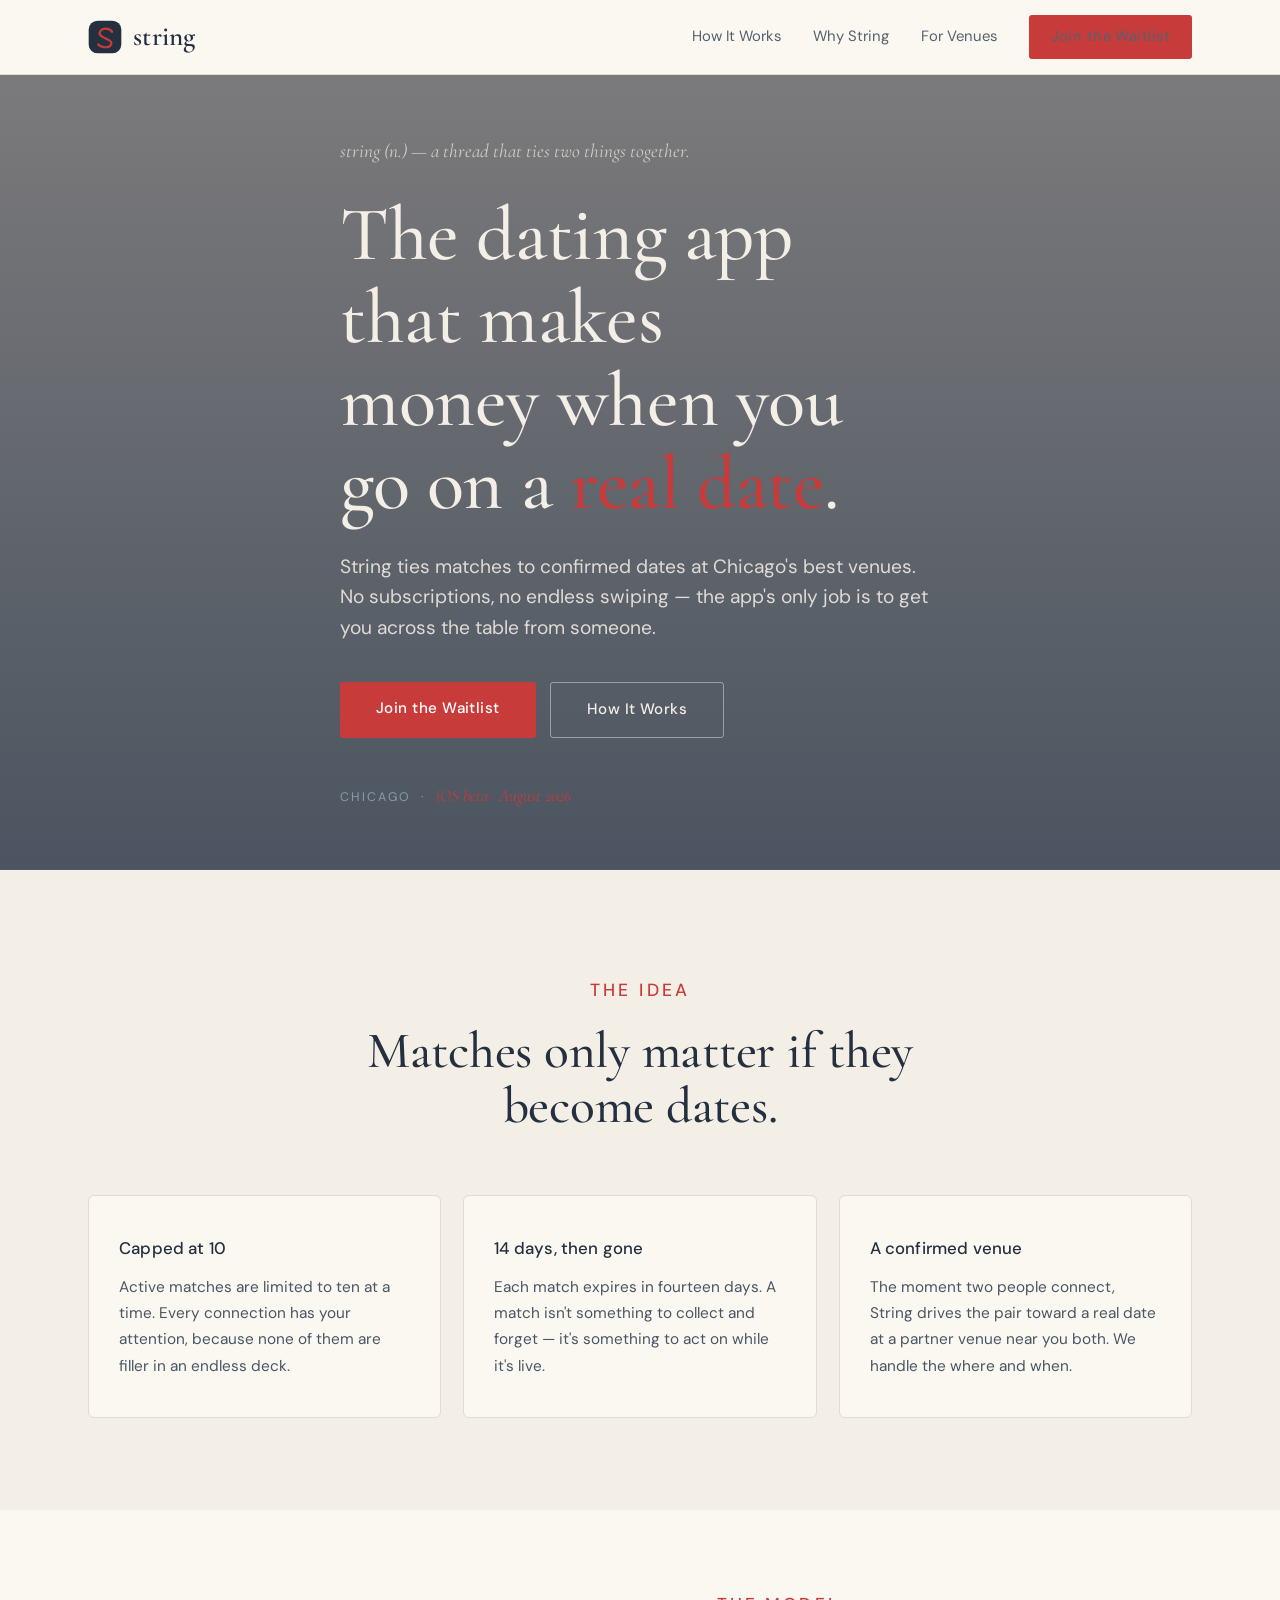
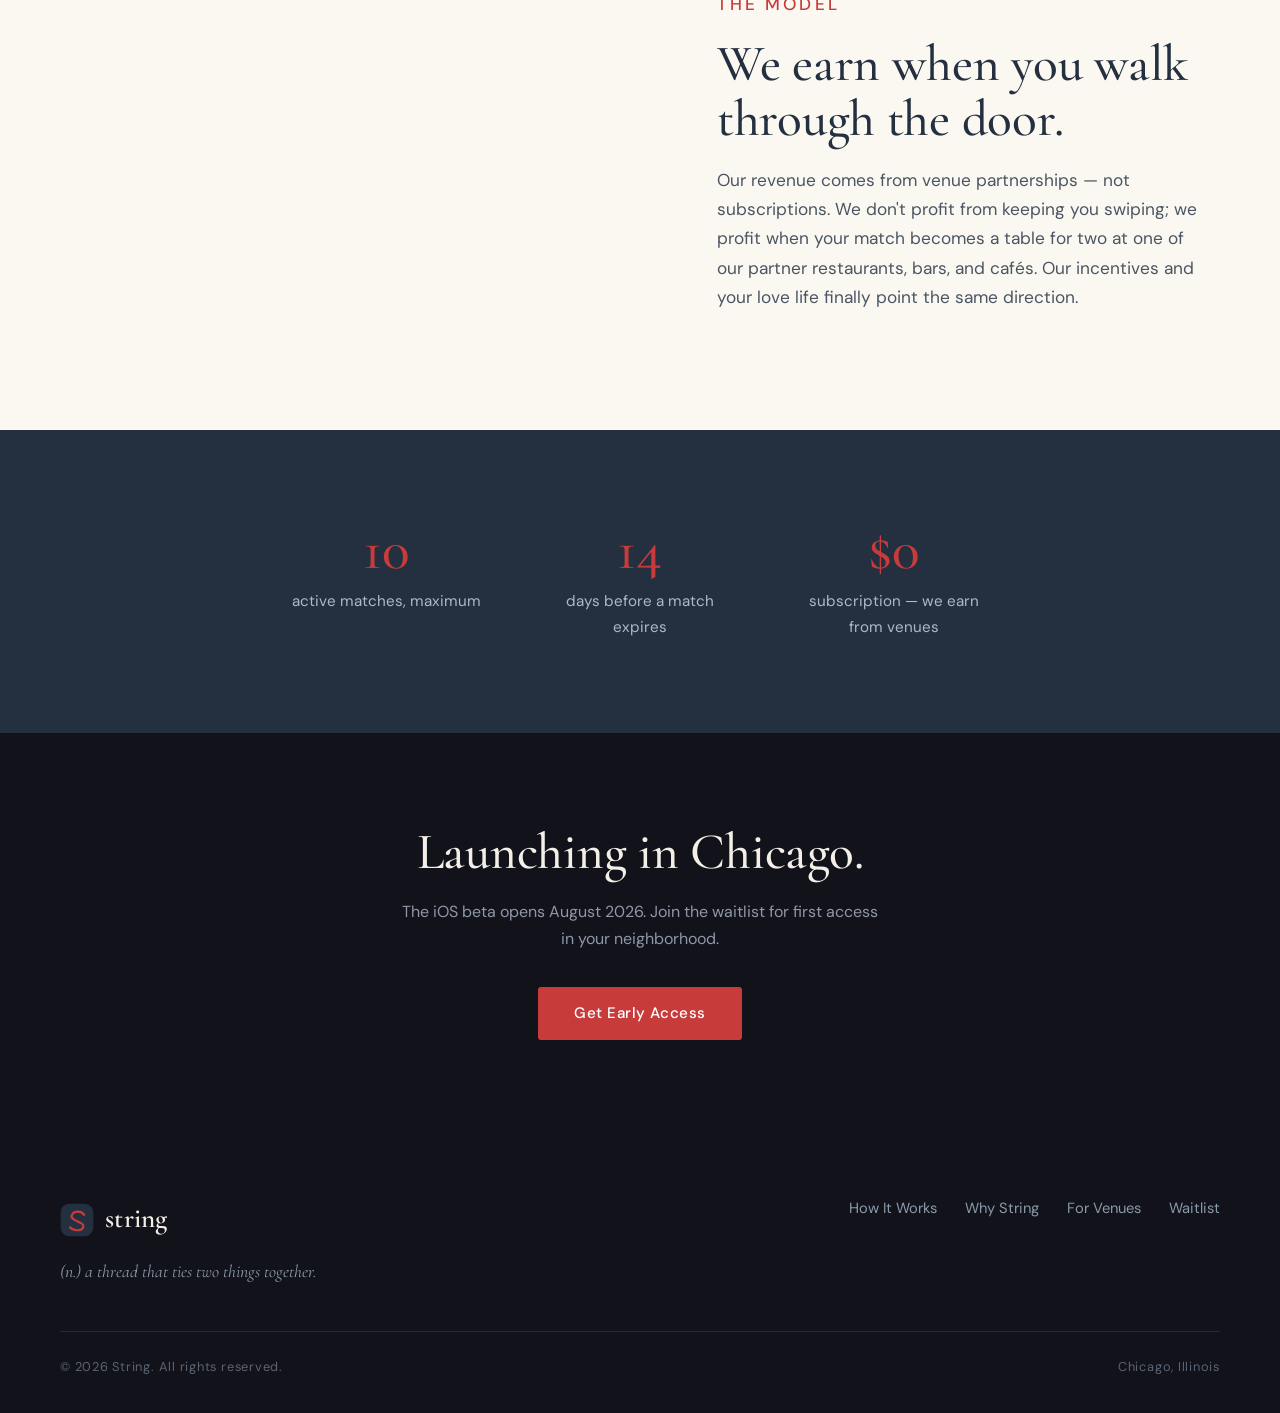
==== index.html @ 36325f70 "initial: site as deployed" ====
<!DOCTYPE html>
<html lang="en">
<head>
<meta charset="UTF-8">
<meta name="viewport" content="width=device-width, initial-scale=1.0">
<title>String — a thread that ties two things together</title>
<meta name="description" content="String is the dating app that makes money when you go on a real date. Matches become confirmed dates at Chicago's best venues. iOS beta, August 2026.">
<link rel="icon" type="image/svg+xml" href="string-mark.svg">
<link rel="preconnect" href="https://fonts.googleapis.com">
<link rel="preconnect" href="https://fonts.gstatic.com" crossorigin>
<link href="https://fonts.googleapis.com/css2?family=Cormorant+Garamond:ital,wght@0,400;0,500;0,600;1,400;1,500&family=DM+Sans:wght@400;500;600&display=swap" rel="stylesheet">
<link rel="stylesheet" href="styles.css">
</head>
<body>

<nav>
  <div class="nav-inner">
    <a class='logo' href='index.html'><img src="string-mark.svg" alt=""> string</a>
    <div class="nav-links">
      <a href='how-it-works.html'>How It Works</a>
      <a href='why-string.html'>Why String</a>
      <a href='partners.html'>For Venues</a>
      <a class='btn btn-primary btn-small' href='waitlist.html'>Join the Waitlist</a>
    </div>
  </div>
</nav>

<header class="hero-photo" style="--photo: url('https://images.unsplash.com/photo-1616624446421-b6a136da737d?q=80&w=2400&auto=format&fit=crop')">
  <div class="container">
    <p class="definition">string (n.) — a thread that ties two things together.</p>
    <h1>The dating app that makes money when you go on a <span class="accent">real date</span>.</h1>
    <p class="lead">String ties matches to confirmed dates at Chicago's best venues. No subscriptions, no endless swiping — the app's only job is to get you across the table from someone.</p>
    <div class="hero-cta">
      <a class='btn btn-primary' href='waitlist.html'>Join the Waitlist</a>
      <a class='btn btn-outline-light' href='how-it-works.html'>How It Works</a>
    </div>
    <p class="meta-line">Chicago &nbsp;·&nbsp; <span class="red">iOS beta · August 2026</span></p>
  </div>
</header>

<section class="band">
  <div class="container">
    <div class="section-head">
      <p class="eyebrow">The idea</p>
      <h2>Matches only matter if they become dates.</h2>
    </div>
    <div class="cards">
      <div class="card">
        <h3>Capped at 10</h3>
        <p>Active matches are limited to ten at a time. Every connection has your attention, because none of them are filler in an endless deck.</p>
      </div>
      <div class="card">
        <h3>14 days, then gone</h3>
        <p>Each match expires in fourteen days. A match isn't something to collect and forget — it's something to act on while it's live.</p>
      </div>
      <div class="card">
        <h3>A confirmed venue</h3>
        <p>The moment two people connect, String drives the pair toward a real date at a partner venue near you both. We handle the where and when.</p>
      </div>
    </div>
  </div>
</section>

<section class="split tall" style="padding:0;">
  <div class="split-photo" style="background-image:url('https://images.unsplash.com/photo-1771532447024-ee348a315f41?q=80&w=2000&auto=format&fit=crop')"></div>
  <div class="split-text">
    <p class="eyebrow">The model</p>
    <h2>We earn when you walk through the door.</h2>
    <p>Our revenue comes from venue partnerships — not subscriptions. We don't profit from keeping you swiping; we profit when your match becomes a table for two at one of our partner restaurants, bars, and cafés. Our incentives and your love life finally point the same direction.</p>
  </div>
</section>

<section class="band-slate">
  <div class="container">
    <div class="stats">
      <div class="stat"><div class="num">10</div><div class="label">active matches, maximum</div></div>
      <div class="stat"><div class="num">14</div><div class="label">days before a match expires</div></div>
      <div class="stat"><div class="num">$0</div><div class="label">subscription — we earn from venues</div></div>
    </div>
  </div>
</section>

<section class="band-ink">
  <div class="container narrow" style="text-align:center;">
    <h2 style="color:var(--cream);">Launching in Chicago.</h2>
    <p style="max-width:480px;margin:18px auto 34px;">The iOS beta opens August 2026. Join the waitlist for first access in your neighborhood.</p>
    <a class='btn btn-primary' href='waitlist.html'>Get Early Access</a>
  </div>
</section>

<footer>
  <div class="footer-inner">
    <div>
      <div class="logo"><img src="string-mark.svg" alt=""> string</div>
      <p class="footer-def">(n.) a thread that ties two things together.</p>
    </div>
    <div class="footer-links">
      <a href='how-it-works.html'>How It Works</a>
      <a href='why-string.html'>Why String</a>
      <a href='partners.html'>For Venues</a>
      <a href='waitlist.html'>Waitlist</a>
    </div>
  </div>
  <div class="copyright">
    <span>© 2026 String. All rights reserved.</span>
    <span>Chicago, Illinois</span>
  </div>
</footer>

</body>
</html>
---- styles.css ----
/* ============================================================
   String — brand system
   Slate #243040 · Mid Slate #384858 · Red #C83B3B
   Cream #F4EFE6 · Deep Ink #12121A · Fog #8A9AA8
   Cormorant Garamond (brand) · DM Sans (UI)
   ============================================================ */
:root {
  --slate: #243040;
  --mid-slate: #384858;
  --red: #C83B3B;
  --red-dark: #a82f30;
  --cream: #F4EFE6;
  --cream-pure: #FBF8F2;
  --ink: #12121A;
  --fog: #8A9AA8;
  --line: #e2dccf;
  --maxw: 1160px;
}

* { margin: 0; padding: 0; box-sizing: border-box; }

html { scroll-behavior: smooth; }

body {
  font-family: 'DM Sans', -apple-system, BlinkMacSystemFont, sans-serif;
  font-weight: 400;
  color: var(--slate);
  background: var(--cream-pure);
  line-height: 1.7;
  -webkit-font-smoothing: antialiased;
}

h1, h2, h3.serif {
  font-family: 'Cormorant Garamond', Georgia, serif;
  font-weight: 500;
  line-height: 1.08;
  letter-spacing: -0.005em;
}
h1 { font-size: clamp(2.8rem, 6vw, 5rem); }
h2 { font-size: clamp(2rem, 4vw, 3.2rem); }
h3 {
  font-family: 'DM Sans', sans-serif;
  font-weight: 500; font-size: 1.05rem;
  letter-spacing: 0.01em;
}
p { color: #4a5663; }
a { color: var(--red); text-decoration: none; }

.container { max-width: var(--maxw); margin: 0 auto; padding: 0 28px; }
.narrow { max-width: 760px; }

/* ---------- Nav ---------- */
nav {
  position: sticky; top: 0; z-index: 100;
  background: rgba(251, 248, 242, 0.88);
  backdrop-filter: blur(12px);
  border-bottom: 1px solid var(--line);
}
.nav-inner {
  max-width: var(--maxw); margin: 0 auto; padding: 14px 28px;
  display: flex; align-items: center; justify-content: space-between;
}
.logo {
  display: flex; align-items: center; gap: 11px;
  font-family: 'Cormorant Garamond', Georgia, serif;
  font-weight: 600; font-size: 1.7rem; color: var(--slate);
  letter-spacing: 0.01em;
}
.logo img { width: 34px; height: 34px; border-radius: 9px; display: block; }
.nav-links { display: flex; gap: 32px; align-items: center; }
.nav-links a {
  color: #56616e; font-weight: 400; font-size: 0.93rem;
  transition: color 0.2s;
}
.nav-links a:hover, .nav-links a.active { color: var(--red); }

/* ---------- Buttons ---------- */
.btn {
  display: inline-block; padding: 14px 36px; border-radius: 3px;
  font-family: 'DM Sans', sans-serif; font-weight: 500; font-size: 0.95rem;
  letter-spacing: 0.03em; cursor: pointer; border: none;
  transition: background 0.2s, border-color 0.2s, color 0.2s;
}
.btn-primary { background: var(--red); color: #fff; }
.btn-primary:hover { background: var(--red-dark); }
.btn-ghost { background: transparent; color: var(--slate); border: 1px solid #c9c2b3; }
.btn-ghost:hover { border-color: var(--red); color: var(--red); }
.btn-light { background: var(--cream); color: var(--slate); }
.btn-light:hover { background: #fff; }
.btn-outline-light { background: transparent; color: var(--cream); border: 1px solid rgba(244,239,230,0.45); }
.btn-outline-light:hover { border-color: var(--cream); }
.btn-small { padding: 9px 22px; font-size: 0.86rem; }

/* ---------- Hero (photo) ---------- */
.hero-photo {
  position: relative;
  min-height: 86vh;
  display: flex; align-items: center;
  color: var(--cream);
  background:
    linear-gradient(180deg, rgba(18,18,26,0.55) 0%, rgba(36,48,64,0.82) 100%),
    var(--photo, var(--slate));
  background-size: cover; background-position: center;
}
.hero-photo .container { padding-top: 60px; padding-bottom: 60px; }
.hero-photo .definition { color: rgba(244,239,230,0.72); }
.hero-photo h1 { color: var(--cream); max-width: 14ch; }
.hero-photo h1 .accent { color: var(--red); }
.hero-photo p.lead { color: rgba(244,239,230,0.86); }

/* ---------- Hero (plain) ---------- */
.hero { padding: 96px 0 72px; text-align: center; }
.hero h1 .accent { color: var(--red); }

.definition {
  font-family: 'Cormorant Garamond', Georgia, serif;
  font-style: italic; font-size: 1.2rem; color: var(--fog);
  margin-bottom: 26px;
}
.eyebrow {
  color: var(--red); font-weight: 500; text-transform: uppercase;
  letter-spacing: 0.18em; font-size: 0.74rem; margin-bottom: 18px;
}
p.lead { font-size: 1.2rem; max-width: 600px; margin: 26px 0 38px; line-height: 1.6; }
.hero.center p.lead, .hero-photo.center p.lead { margin-left: auto; margin-right: auto; }
.hero-cta { display: flex; gap: 14px; flex-wrap: wrap; }
.hero.center .hero-cta, .hero-photo.center .hero-cta { justify-content: center; }

.meta-line {
  margin-top: 44px; font-size: 0.78rem; letter-spacing: 0.16em;
  text-transform: uppercase; color: var(--fog);
}
.meta-line .red {
  color: var(--red); font-style: italic; text-transform: none;
  letter-spacing: 0; font-family: 'Cormorant Garamond', Georgia, serif;
  font-size: 1.05rem;
}

/* ---------- Sections ---------- */
section { padding: 92px 0; }
.section-head { max-width: 640px; margin: 0 auto 60px; text-align: center; }
.section-head.left { margin-left: 0; text-align: left; }
.section-head p { font-size: 1.1rem; margin-top: 14px; }

/* ---------- Cards ---------- */
.cards { display: grid; grid-template-columns: repeat(auto-fit, minmax(250px, 1fr)); gap: 22px; }
.card {
  background: var(--cream-pure); border: 1px solid var(--line);
  border-radius: 6px; padding: 38px 30px;
  transition: transform 0.2s, box-shadow 0.2s;
}
.card:hover { transform: translateY(-3px); box-shadow: 0 16px 40px rgba(36,48,64,0.08); }
.card h3 { margin-bottom: 12px; color: var(--slate); }
.card p { font-size: 0.96rem; }
.card .step-num {
  font-family: 'Cormorant Garamond', Georgia, serif;
  font-size: 2.6rem; font-weight: 500; color: var(--red);
  line-height: 1; margin-bottom: 16px; display: block;
}

/* ---------- Bands ---------- */
.band { background: var(--cream); }
.band-slate { background: var(--slate); }
.band-slate h1, .band-slate h2, .band-slate h3 { color: var(--cream); }
.band-slate p { color: #aeb9c6; }
.band-slate .eyebrow { color: var(--red); }
.band-ink { background: var(--ink); }
.band-ink h2 { color: var(--cream); }
.band-ink p { color: #8f97a8; }

/* ---------- Split (photo + text) ---------- */
.split { display: grid; grid-template-columns: 1fr 1fr; align-items: center; }
.split.tall > * { min-height: 520px; }
.split-photo {
  background-size: cover; background-position: center;
  min-height: 440px;
}
.split-text { padding: 80px clamp(28px, 6vw, 90px); }
.split-text h2 { margin-bottom: 18px; }
.split-text p { font-size: 1.08rem; }

/* ---------- Stats ---------- */
.stats {
  display: flex; gap: 64px; justify-content: center; flex-wrap: wrap;
  text-align: center;
}
.stat .num {
  font-family: 'Cormorant Garamond', Georgia, serif;
  font-size: 3.6rem; font-weight: 500; color: var(--red); line-height: 1;
}
.stat .label { font-size: 0.95rem; color: var(--fog); max-width: 190px; margin: 10px auto 0; }
.band-slate .stat .label { color: #aeb9c6; }

/* ---------- Checklist ---------- */
.checklist { list-style: none; max-width: 620px; margin: 0 auto; }
.checklist li {
  padding: 18px 0 18px 36px; position: relative;
  color: var(--slate); font-size: 1.05rem;
  border-bottom: 1px solid var(--line);
}
.checklist li strong { font-weight: 600; }
.checklist li::before {
  content: ""; position: absolute; left: 0; top: 27px;
  width: 16px; height: 2px; background: var(--red);
}

/* ---------- Forms ---------- */
.form-card {
  background: var(--cream-pure); border: 1px solid var(--line);
  border-radius: 8px; padding: 46px 40px; max-width: 520px; margin: 0 auto;
  box-shadow: 0 20px 60px rgba(36,48,64,0.06);
}
.form-group { margin-bottom: 20px; text-align: left; }
.form-group label {
  font-weight: 500; font-size: 0.76rem; letter-spacing: 0.08em;
  text-transform: uppercase; color: #56616e; display: block; margin-bottom: 7px;
}
.form-group input, .form-group select {
  width: 100%; padding: 13px 15px; border: 1px solid var(--line);
  border-radius: 4px; font-family: 'DM Sans', sans-serif; font-size: 1rem;
  color: var(--slate); background: #fff;
}
.form-group input:focus, .form-group select:focus { outline: none; border-color: var(--red); }

/* ---------- Footer ---------- */
footer { background: var(--ink); color: var(--fog); padding: 64px 28px 36px; }
.footer-inner {
  max-width: var(--maxw); margin: 0 auto;
  display: flex; justify-content: space-between; flex-wrap: wrap; gap: 36px;
}
.footer-inner .logo { color: var(--cream); }
.footer-def {
  font-family: 'Cormorant Garamond', Georgia, serif; font-style: italic;
  margin-top: 14px; max-width: 290px; font-size: 1.1rem; color: var(--fog);
}
.footer-links { display: flex; gap: 28px; flex-wrap: wrap; align-items: flex-start; }
.footer-links a { color: var(--fog); font-size: 0.92rem; }
.footer-links a:hover { color: var(--cream); }
.copyright {
  max-width: var(--maxw); margin: 44px auto 0; padding-top: 24px;
  border-top: 1px solid rgba(138,154,168,0.18);
  font-size: 0.8rem; color: #5b6472; letter-spacing: 0.06em;
  display: flex; justify-content: space-between; flex-wrap: wrap; gap: 10px;
}

/* ---------- Responsive ---------- */
@media (max-width: 820px) {
  .split { grid-template-columns: 1fr; }
  .split-photo { min-height: 300px; }
  .split.reverse .split-photo { order: -1; }
  .nav-links { gap: 18px; }
  .nav-links a:not(.btn) { display: none; }
  section { padding: 64px 0; }
  .stats { gap: 40px; }
}
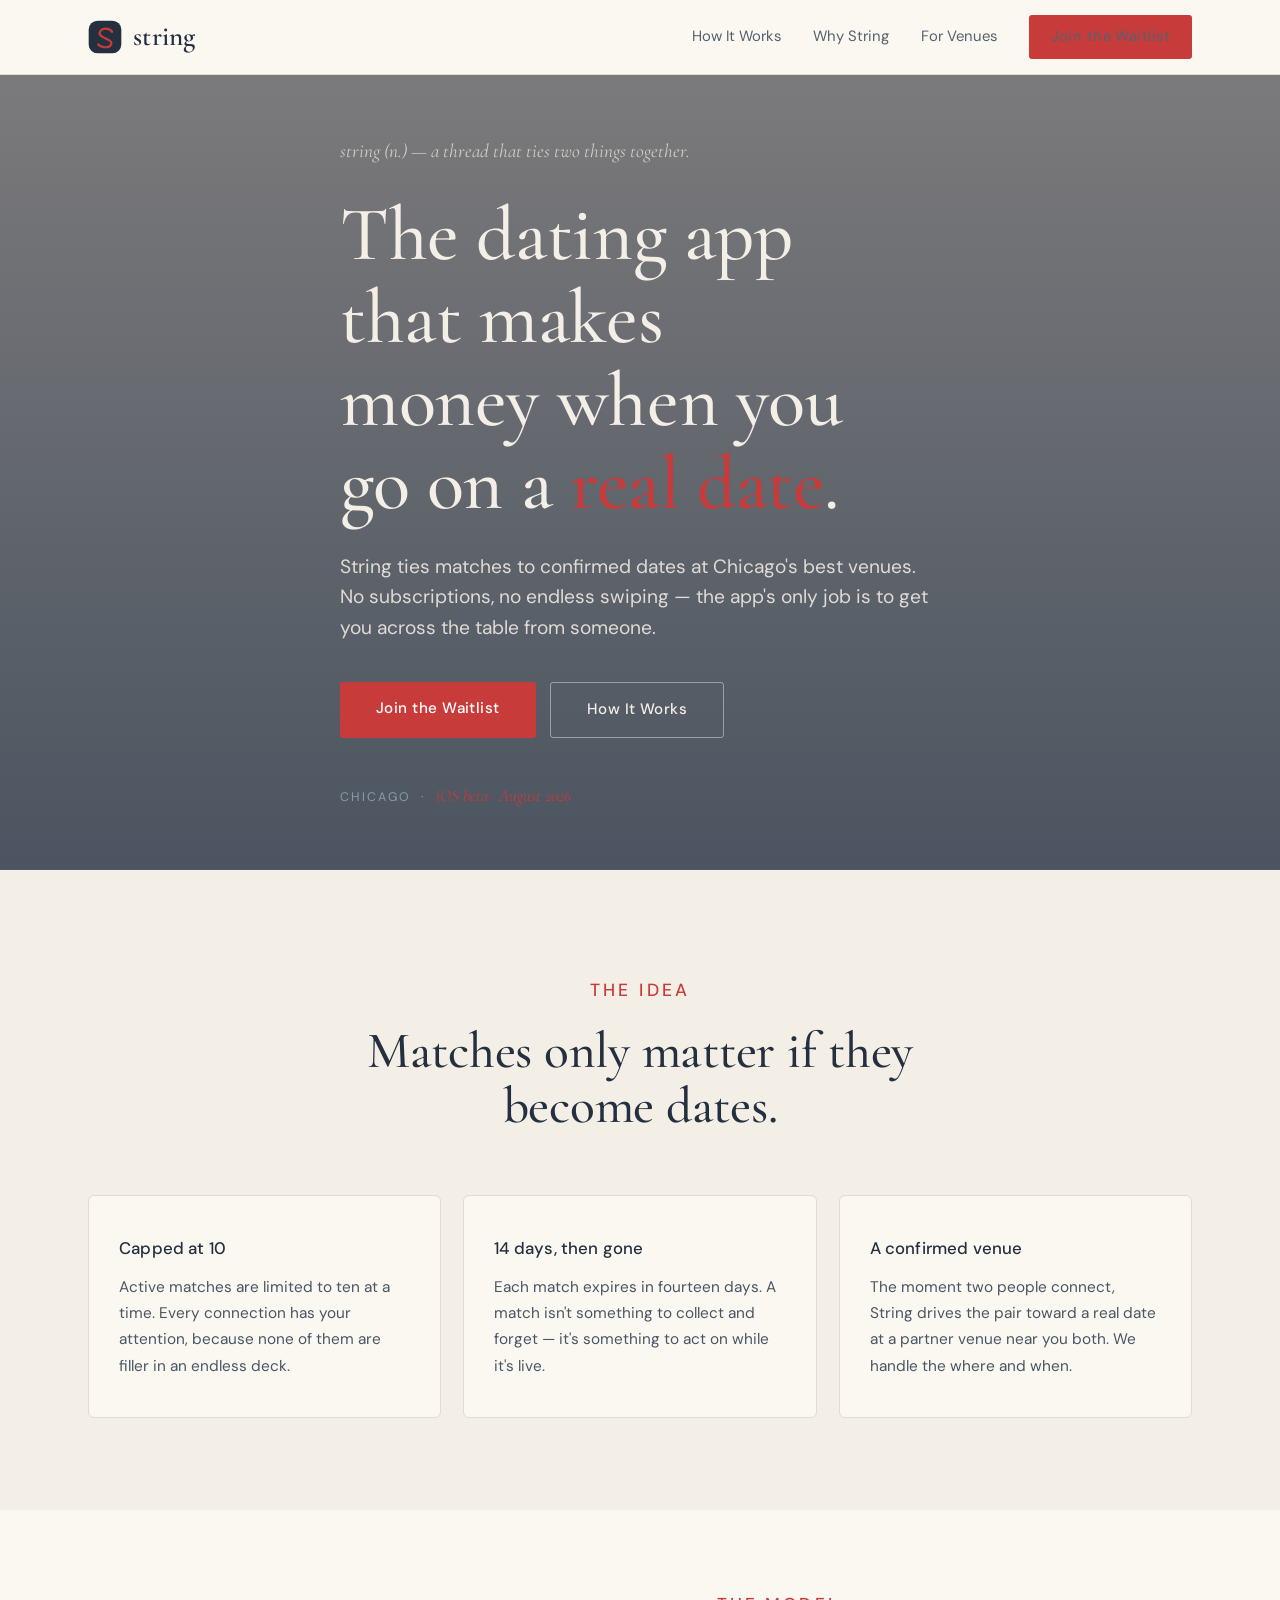
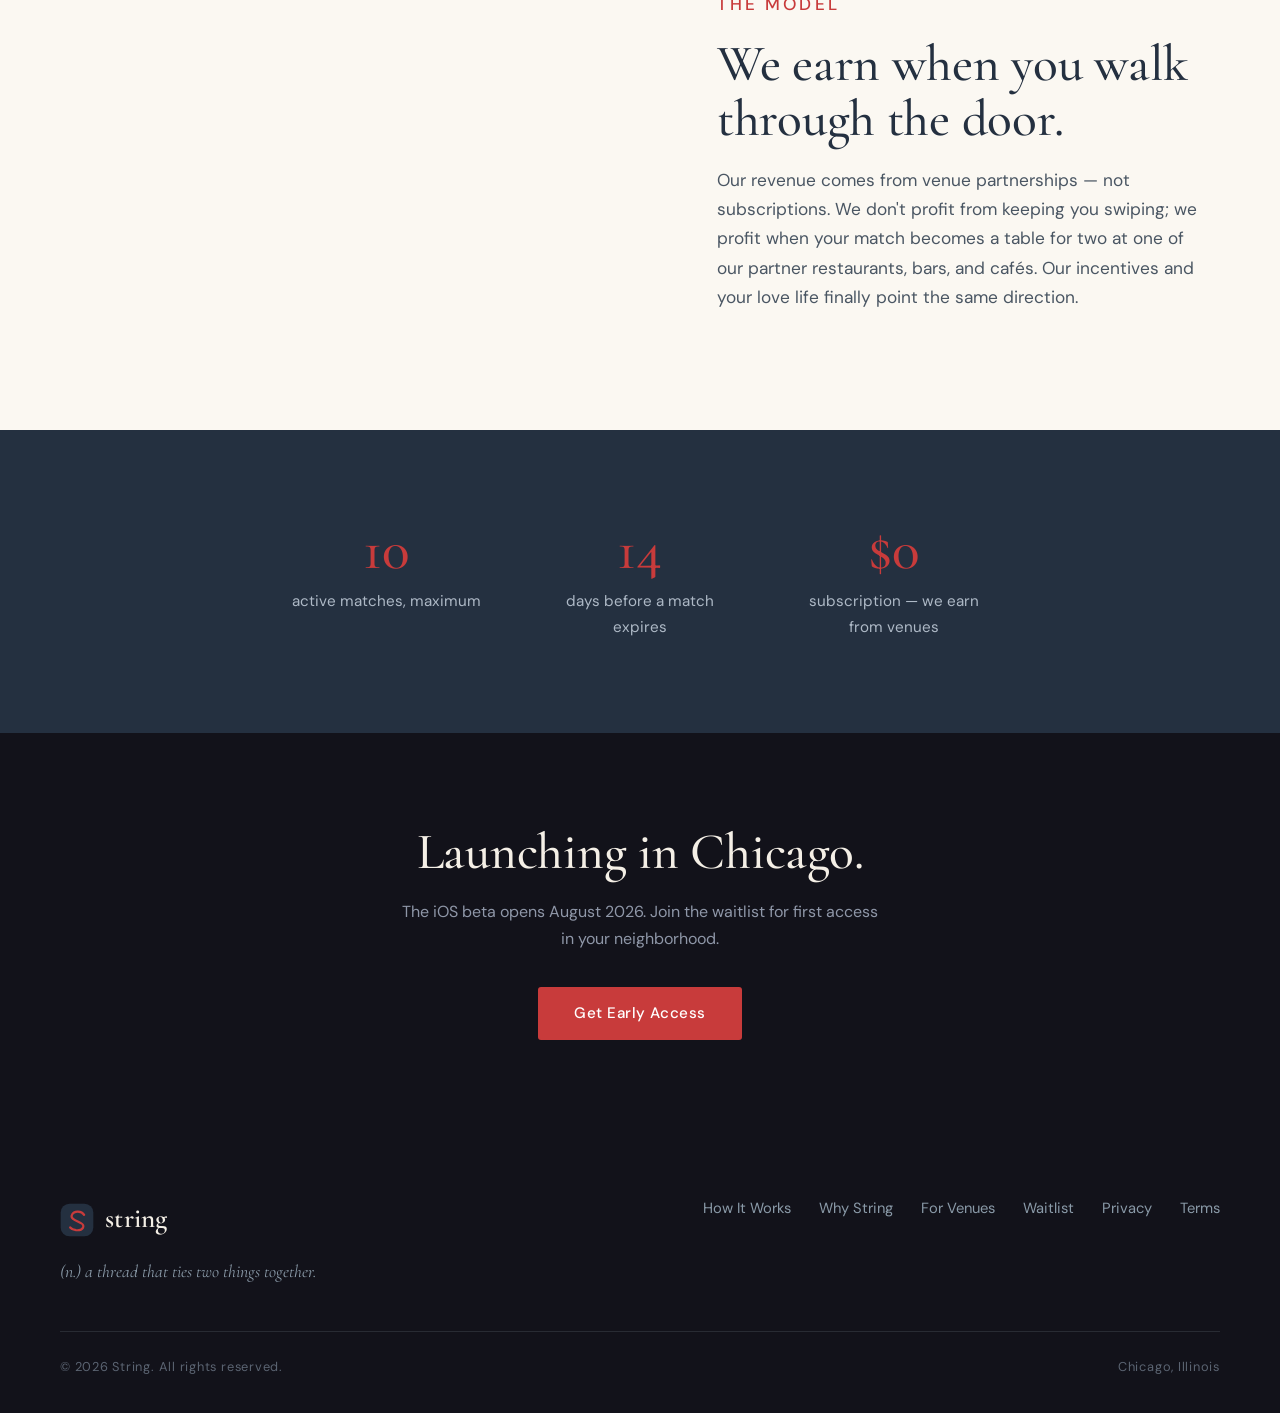
==== commit 35a9f615: "Add privacy policy and terms of service" ====
--- a/index.html
+++ b/index.html
@@ -99,6 +99,8 @@
       <a href='why-string.html'>Why String</a>
       <a href='partners.html'>For Venues</a>
       <a href='waitlist.html'>Waitlist</a>
+      <a href='privacy.html'>Privacy</a>
+      <a href='terms.html'>Terms</a>
     </div>
   </div>
   <div class="copyright">
--- a/styles.css
+++ b/styles.css
@@ -253,3 +253,59 @@
   section { padding: 64px 0; }
   .stats { gap: 40px; }
 }
+
+/* ---------- Legal pages ---------- */
+.legal-hero { min-height: unset; padding: 56px 0 0; text-align: center; }
+.legal-hero .container { padding-top: 0; padding-bottom: 0; }
+.legal { padding-top: 24px; }
+.legal-body { padding-bottom: 40px; }
+.legal-body h1 {
+  font-size: clamp(2.2rem, 5vw, 3.4rem);
+  margin-bottom: 6px;
+}
+.legal-body > p:first-of-type {
+  font-size: 1rem; color: var(--fog); margin-bottom: 30px;
+}
+.legal-body h2 {
+  font-family: 'Cormorant Garamond', Georgia, serif;
+  font-weight: 500; color: var(--slate);
+  font-size: clamp(1.35rem, 2.6vw, 1.8rem);
+  margin: 52px 0 16px; padding-top: 32px;
+  border-top: 1px solid var(--line);
+}
+.legal-body h2:first-of-type { margin-top: 40px; }
+.legal-body h3 {
+  font-family: 'DM Sans', sans-serif;
+  font-weight: 600; font-size: 0.98rem;
+  text-transform: uppercase; letter-spacing: 0.06em;
+  color: var(--red); margin: 28px 0 12px;
+}
+.legal-body p { margin-bottom: 16px; font-size: 1rem; }
+.legal-body strong { color: var(--slate); font-weight: 600; }
+.legal-body ul {
+  margin: 0 0 20px 4px; padding-left: 18px; list-style: none;
+}
+.legal-body ul li {
+  position: relative; padding: 6px 0 6px 20px; font-size: 1rem; color: #4a5663;
+}
+.legal-body ul li::before {
+  content: ""; position: absolute; left: 0; top: 17px;
+  width: 10px; height: 2px; background: var(--red);
+}
+.legal-body table {
+  width: 100%; border-collapse: collapse; margin: 8px 0 28px;
+  font-size: 0.92rem;
+}
+.legal-body th, .legal-body td {
+  text-align: left; padding: 12px 16px; border-bottom: 1px solid var(--line);
+  vertical-align: top;
+}
+.legal-body th {
+  font-family: 'DM Sans', sans-serif; font-weight: 600;
+  text-transform: uppercase; letter-spacing: 0.05em; font-size: 0.72rem;
+  color: var(--slate); background: var(--cream);
+}
+.legal-body td { color: #4a5663; }
+.legal-body hr {
+  border: none; border-top: 1px solid var(--line); margin: 0; display: none;
+}
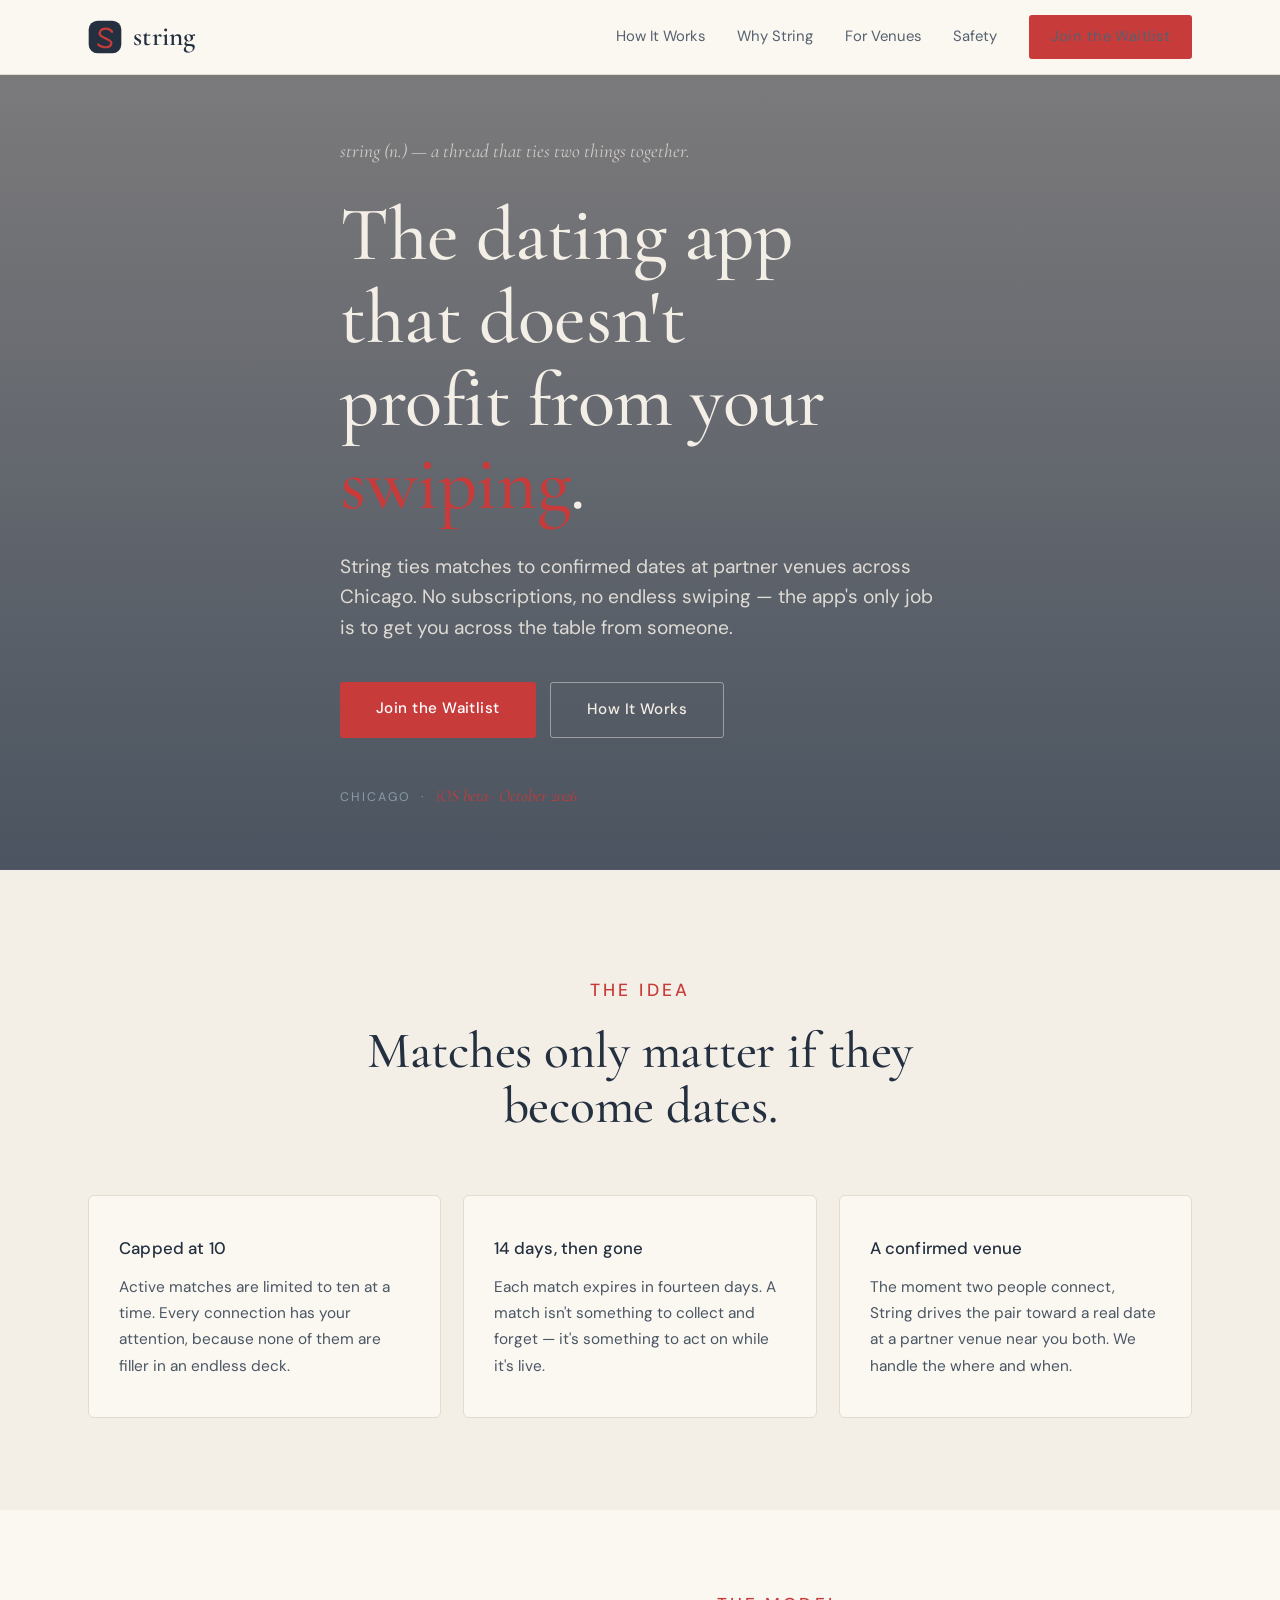
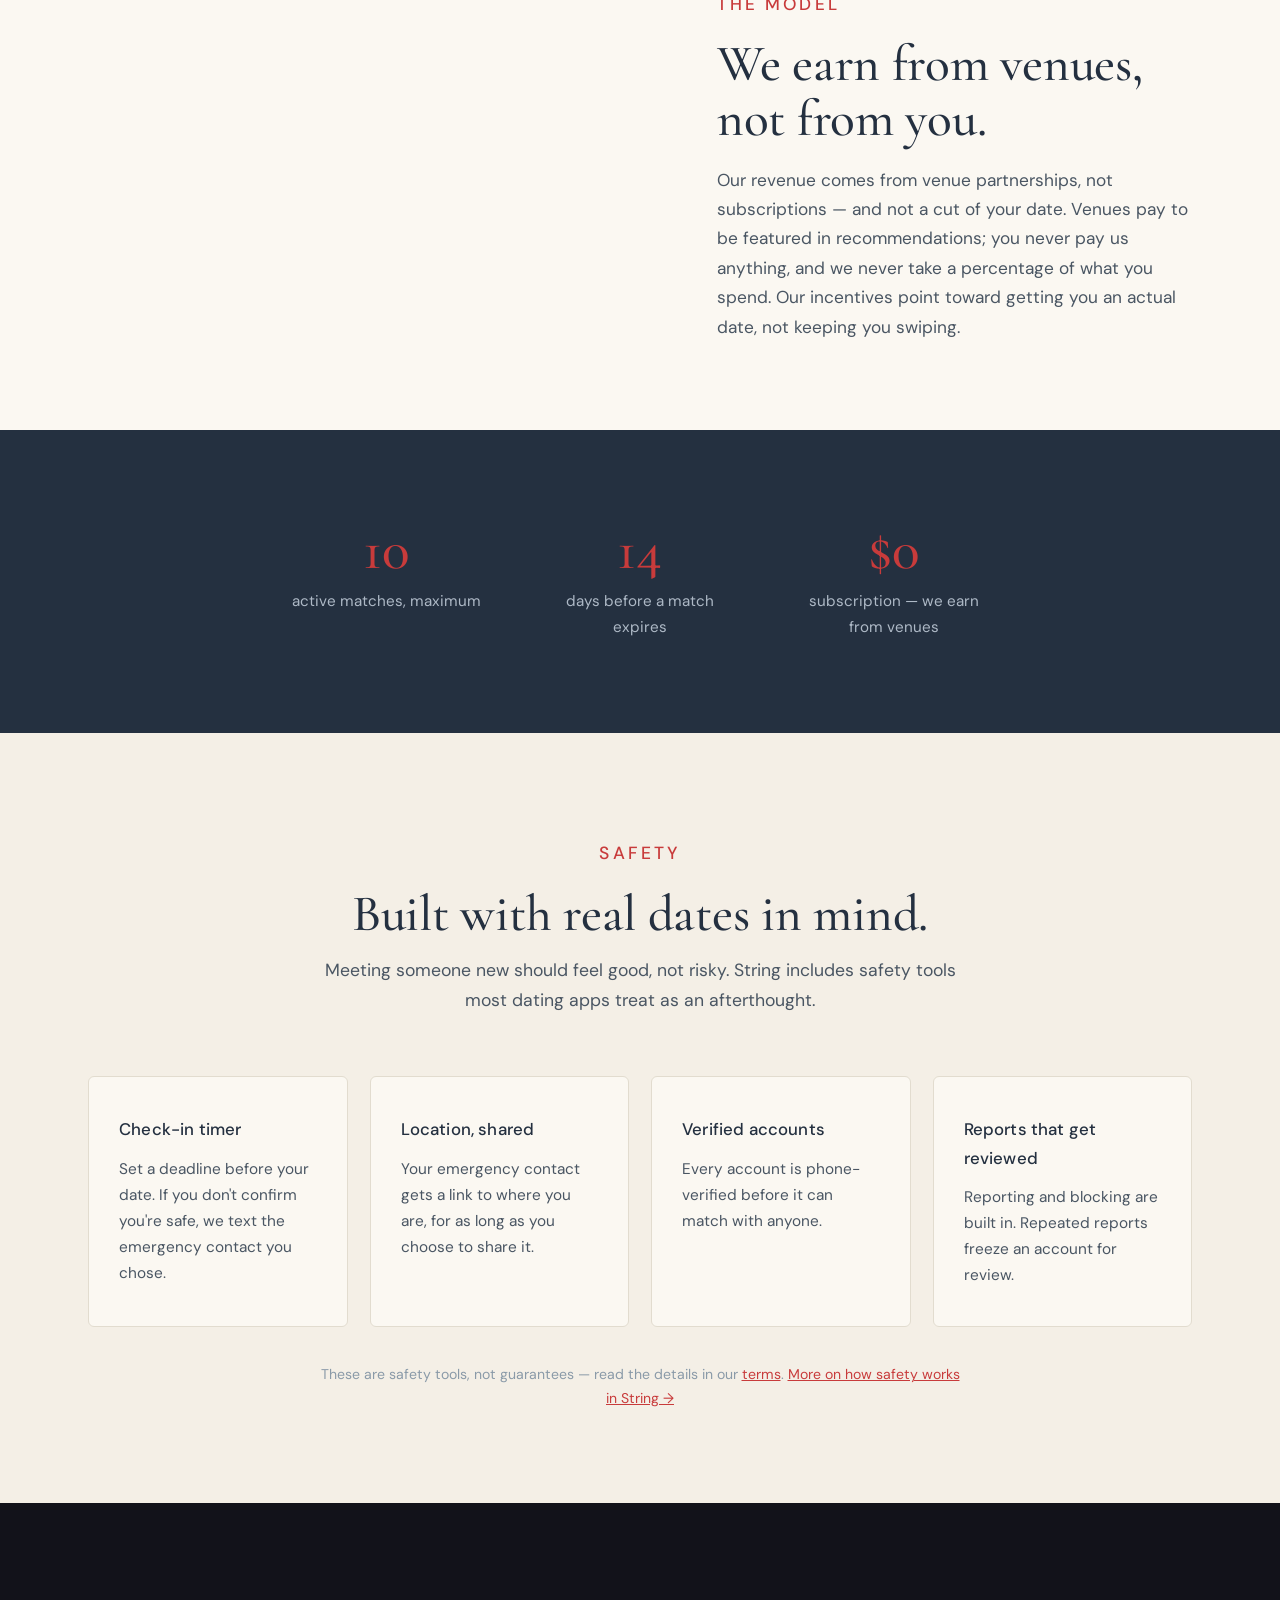
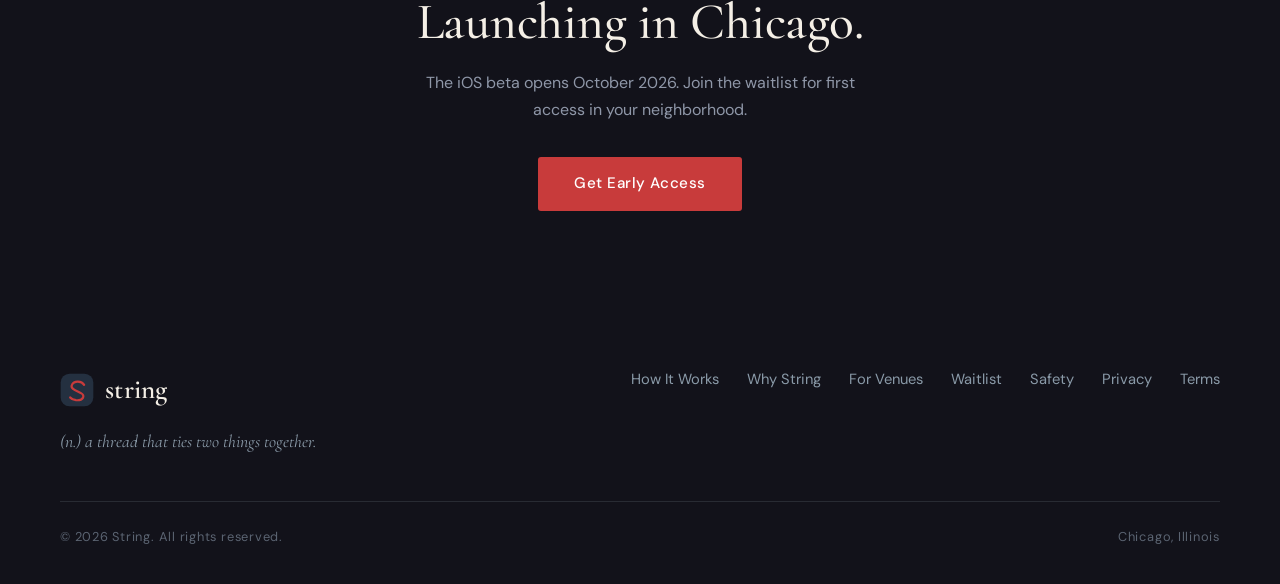
==== commit 83914d50: "Correct the business model, add safety, wire the forms" ====
--- a/index.html
+++ b/index.html
@@ -4,7 +4,7 @@
 <meta charset="UTF-8">
 <meta name="viewport" content="width=device-width, initial-scale=1.0">
 <title>String — a thread that ties two things together</title>
-<meta name="description" content="String is the dating app that makes money when you go on a real date. Matches become confirmed dates at Chicago's best venues. iOS beta, August 2026.">
+<meta name="description" content="String is a dating app built to get you to a real date — with a check-in timer, phone-verified accounts, and photo moderation built in. Venues support the app; you never pay a subscription. iOS beta, October 2026.">
 <link rel="icon" type="image/svg+xml" href="string-mark.svg">
 <link rel="preconnect" href="https://fonts.googleapis.com">
 <link rel="preconnect" href="https://fonts.gstatic.com" crossorigin>
@@ -20,6 +20,7 @@
       <a href='how-it-works.html'>How It Works</a>
       <a href='why-string.html'>Why String</a>
       <a href='partners.html'>For Venues</a>
+      <a href='safety.html'>Safety</a>
       <a class='btn btn-primary btn-small' href='waitlist.html'>Join the Waitlist</a>
     </div>
   </div>
@@ -28,13 +29,13 @@
 <header class="hero-photo" style="--photo: url('https://images.unsplash.com/photo-1616624446421-b6a136da737d?q=80&w=2400&auto=format&fit=crop')">
   <div class="container">
     <p class="definition">string (n.) — a thread that ties two things together.</p>
-    <h1>The dating app that makes money when you go on a <span class="accent">real date</span>.</h1>
-    <p class="lead">String ties matches to confirmed dates at Chicago's best venues. No subscriptions, no endless swiping — the app's only job is to get you across the table from someone.</p>
+    <h1>The dating app that doesn't profit from your <span class="accent">swiping</span>.</h1>
+    <p class="lead">String ties matches to confirmed dates at partner venues across Chicago. No subscriptions, no endless swiping — the app's only job is to get you across the table from someone.</p>
     <div class="hero-cta">
       <a class='btn btn-primary' href='waitlist.html'>Join the Waitlist</a>
       <a class='btn btn-outline-light' href='how-it-works.html'>How It Works</a>
     </div>
-    <p class="meta-line">Chicago &nbsp;·&nbsp; <span class="red">iOS beta · August 2026</span></p>
+    <p class="meta-line">Chicago &nbsp;·&nbsp; <span class="red">iOS beta · October 2026</span></p>
   </div>
 </header>
 
@@ -65,8 +66,8 @@
   <div class="split-photo" style="background-image:url('https://images.unsplash.com/photo-1771532447024-ee348a315f41?q=80&w=2000&auto=format&fit=crop')"></div>
   <div class="split-text">
     <p class="eyebrow">The model</p>
-    <h2>We earn when you walk through the door.</h2>
-    <p>Our revenue comes from venue partnerships — not subscriptions. We don't profit from keeping you swiping; we profit when your match becomes a table for two at one of our partner restaurants, bars, and cafés. Our incentives and your love life finally point the same direction.</p>
+    <h2>We earn from venues, not from you.</h2>
+    <p>Our revenue comes from venue partnerships, not subscriptions — and not a cut of your date. Venues pay to be featured in recommendations; you never pay us anything, and we never take a percentage of what you spend. Our incentives point toward getting you an actual date, not keeping you swiping.</p>
   </div>
 </section>
 
@@ -80,10 +81,39 @@
   </div>
 </section>
 
+<section class="band">
+  <div class="container">
+    <div class="section-head">
+      <p class="eyebrow">Safety</p>
+      <h2>Built with real dates in mind.</h2>
+      <p>Meeting someone new should feel good, not risky. String includes safety tools most dating apps treat as an afterthought.</p>
+    </div>
+    <div class="cards">
+      <div class="card">
+        <h3>Check-in timer</h3>
+        <p>Set a deadline before your date. If you don't confirm you're safe, we text the emergency contact you chose.</p>
+      </div>
+      <div class="card">
+        <h3>Location, shared</h3>
+        <p>Your emergency contact gets a link to where you are, for as long as you choose to share it.</p>
+      </div>
+      <div class="card">
+        <h3>Verified accounts</h3>
+        <p>Every account is phone-verified before it can match with anyone.</p>
+      </div>
+      <div class="card">
+        <h3>Reports that get reviewed</h3>
+        <p>Reporting and blocking are built in. Repeated reports freeze an account for review.</p>
+      </div>
+    </div>
+    <p class="safety-note" style="text-align:center;">These are safety tools, not guarantees — read the details in our <a href="terms.html">terms</a>. <a href="safety.html">More on how safety works in String →</a></p>
+  </div>
+</section>
+
 <section class="band-ink">
   <div class="container narrow" style="text-align:center;">
     <h2 style="color:var(--cream);">Launching in Chicago.</h2>
-    <p style="max-width:480px;margin:18px auto 34px;">The iOS beta opens August 2026. Join the waitlist for first access in your neighborhood.</p>
+    <p style="max-width:480px;margin:18px auto 34px;">The iOS beta opens October 2026. Join the waitlist for first access in your neighborhood.</p>
     <a class='btn btn-primary' href='waitlist.html'>Get Early Access</a>
   </div>
 </section>
@@ -99,6 +129,7 @@
       <a href='why-string.html'>Why String</a>
       <a href='partners.html'>For Venues</a>
       <a href='waitlist.html'>Waitlist</a>
+      <a href='safety.html'>Safety</a>
       <a href='privacy.html'>Privacy</a>
       <a href='terms.html'>Terms</a>
     </div>
--- a/styles.css
+++ b/styles.css
@@ -309,3 +309,38 @@
 .legal-body hr {
   border: none; border-top: 1px solid var(--line); margin: 0; display: none;
 }
+
+/* ---------- Safety note ---------- */
+.safety-note {
+  margin-top: 36px; font-size: 0.88rem; color: var(--fog); max-width: 640px;
+  margin-left: auto; margin-right: auto;
+}
+.safety-note a { text-decoration: underline; }
+
+/* ---------- Pricing tiers ---------- */
+.tier-card .tier-name {
+  font-family: 'DM Sans', sans-serif; font-weight: 600; letter-spacing: 0.06em;
+  text-transform: uppercase; font-size: 0.78rem; color: var(--red); margin-bottom: 12px;
+}
+.tier-card .tier-price {
+  font-family: 'Cormorant Garamond', Georgia, serif; font-size: 2.4rem;
+  color: var(--slate); margin-bottom: 14px; line-height: 1;
+}
+.tier-card .tier-price span {
+  font-family: 'DM Sans', sans-serif; font-size: 0.82rem; color: var(--fog);
+  font-weight: 400; letter-spacing: 0;
+}
+.tier-card p { font-size: 0.95rem; }
+.tier-note {
+  text-align: center; max-width: 600px; margin: 40px auto 0;
+  font-size: 1.05rem; color: var(--slate);
+}
+.tier-note strong { color: var(--slate); }
+
+/* ---------- Form success ---------- */
+.form-success {
+  background: var(--cream-pure); border: 1px solid var(--line); border-radius: 8px;
+  padding: 46px 40px; max-width: 520px; margin: 0 auto; text-align: center;
+  font-size: 1.05rem; color: var(--slate);
+}
+.hp-field { position: absolute; left: -9999px; top: -9999px; }
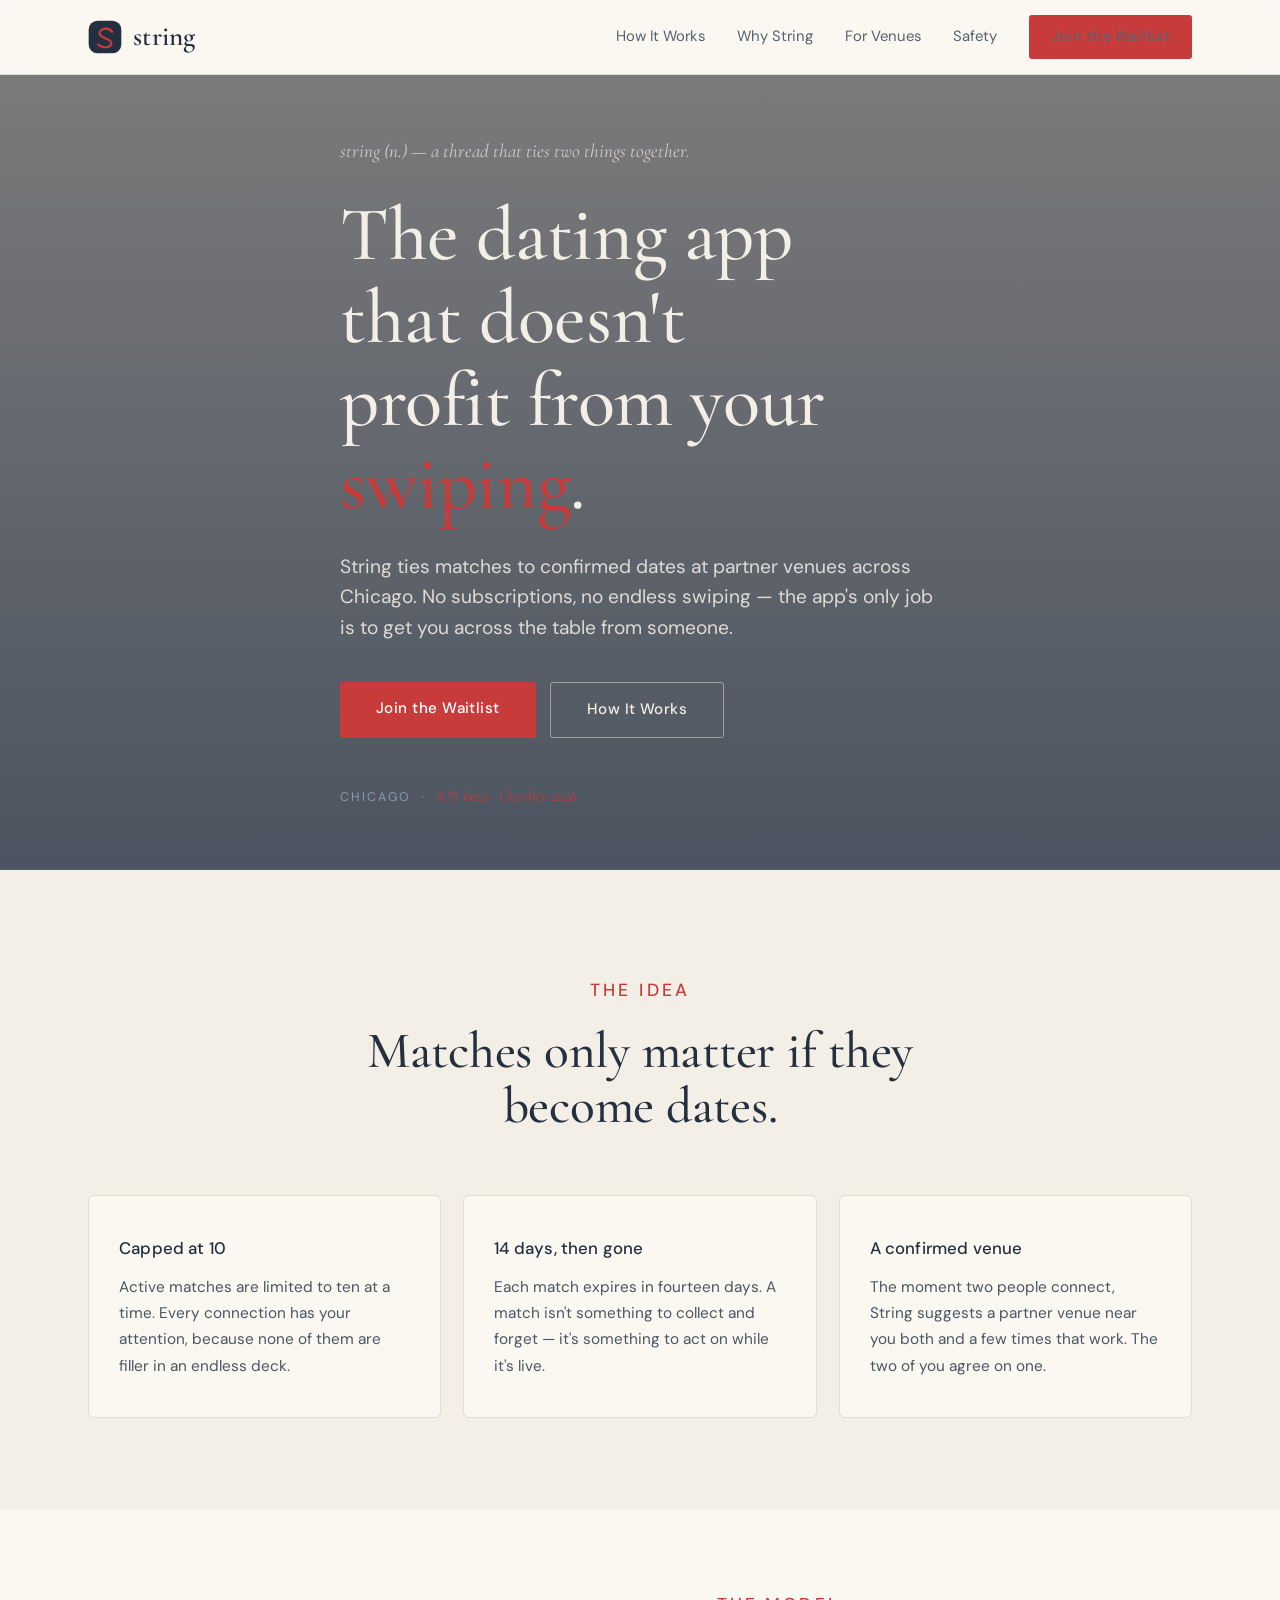
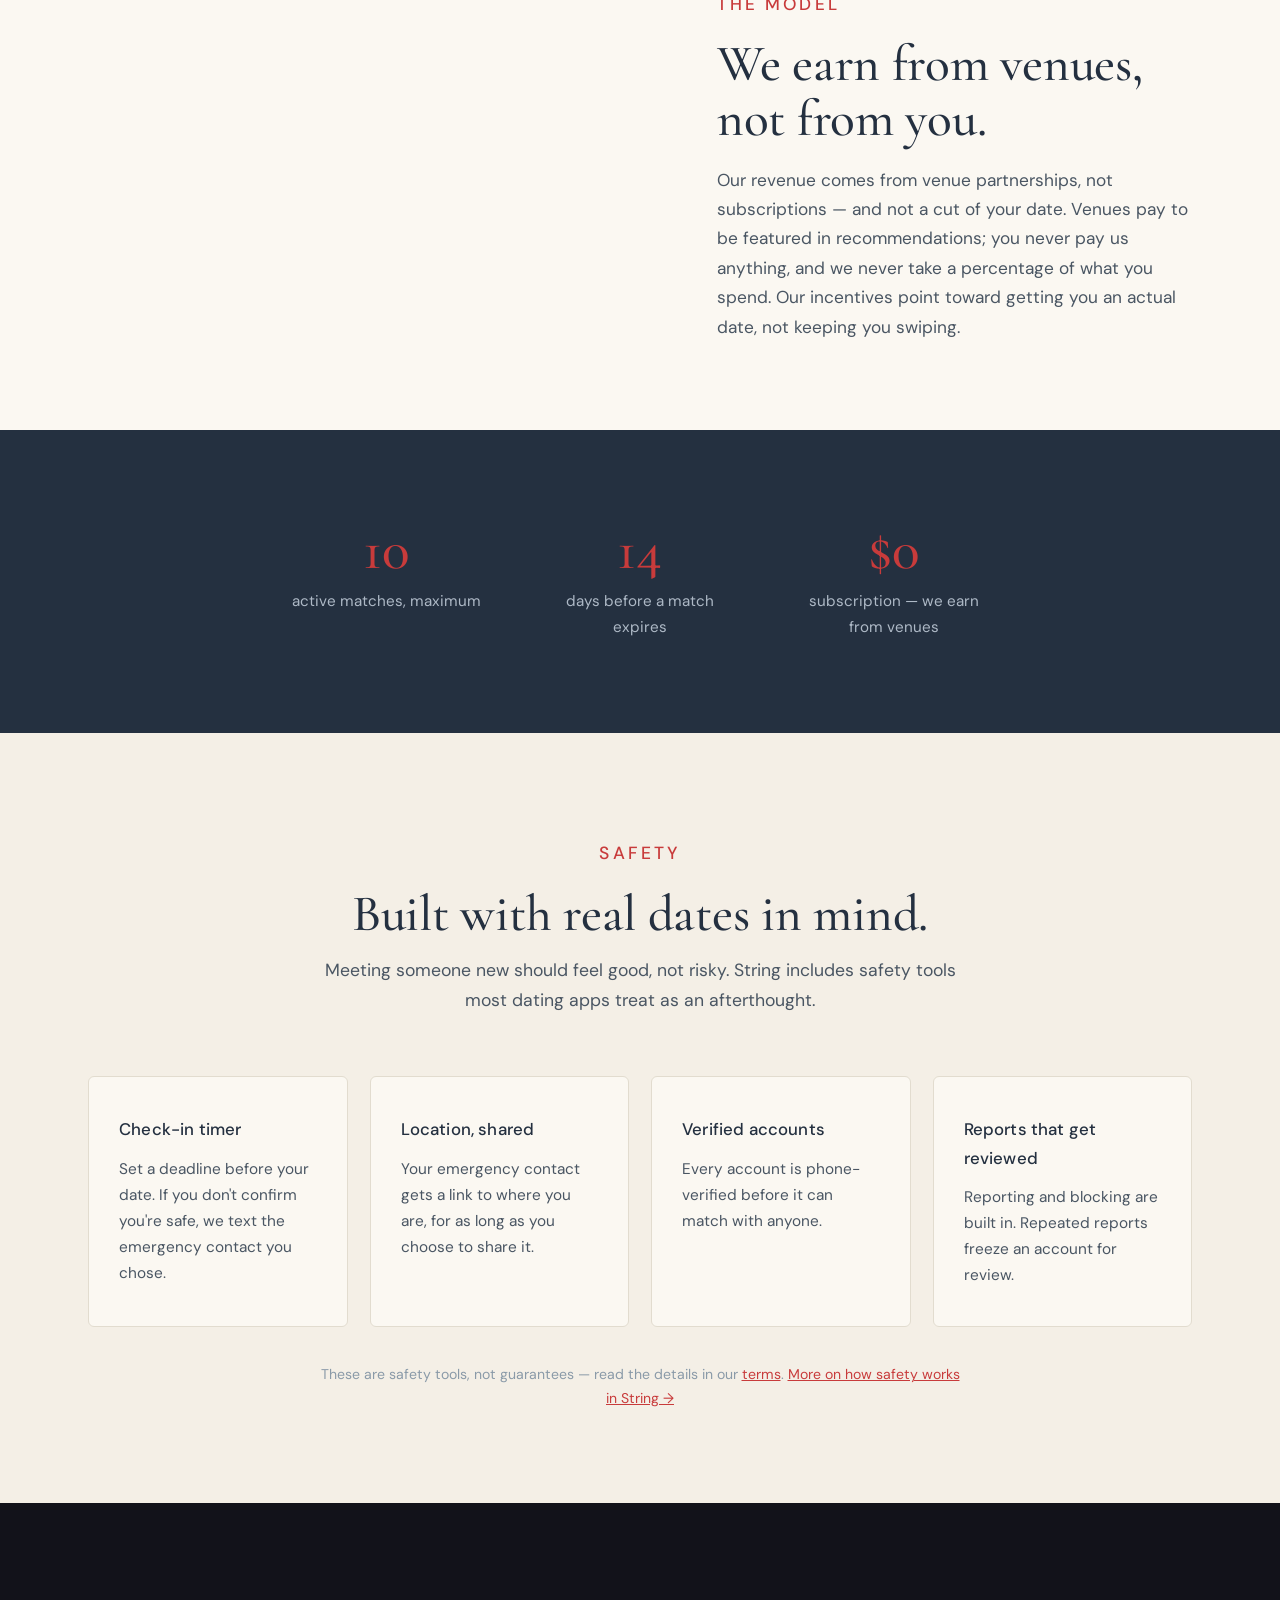
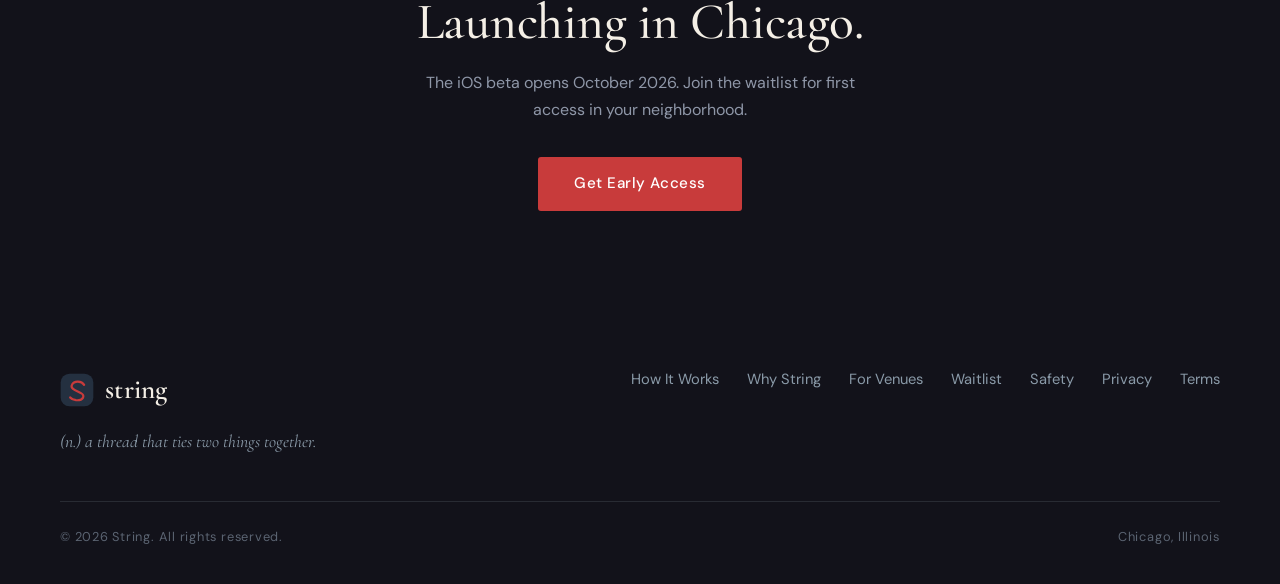
==== commit 2fb83a10: "Fix venue-attendance contradiction and two more coordination overclaims partners.html told venues da" ====
--- a/index.html
+++ b/index.html
@@ -56,7 +56,7 @@
       </div>
       <div class="card">
         <h3>A confirmed venue</h3>
-        <p>The moment two people connect, String drives the pair toward a real date at a partner venue near you both. We handle the where and when.</p>
+        <p>The moment two people connect, String suggests a partner venue near you both and a few times that work. The two of you agree on one.</p>
       </div>
     </div>
   </div>
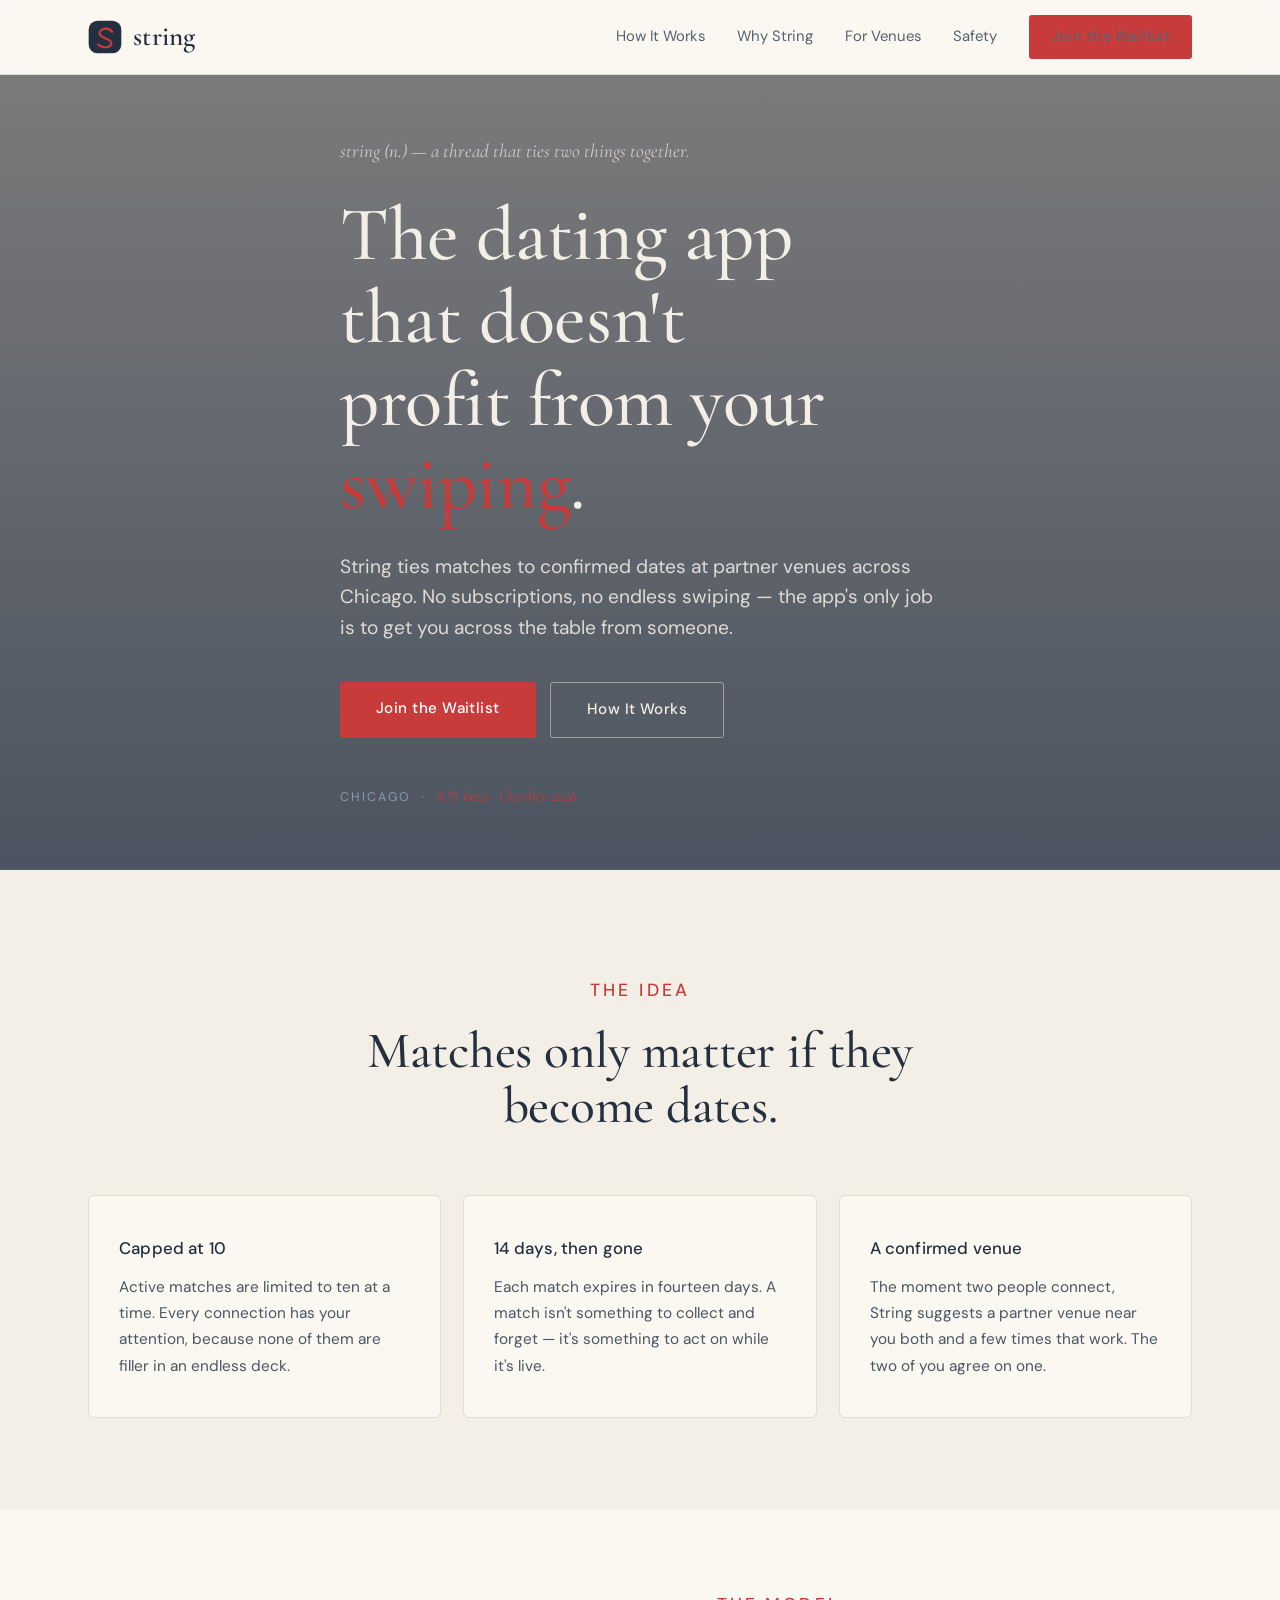
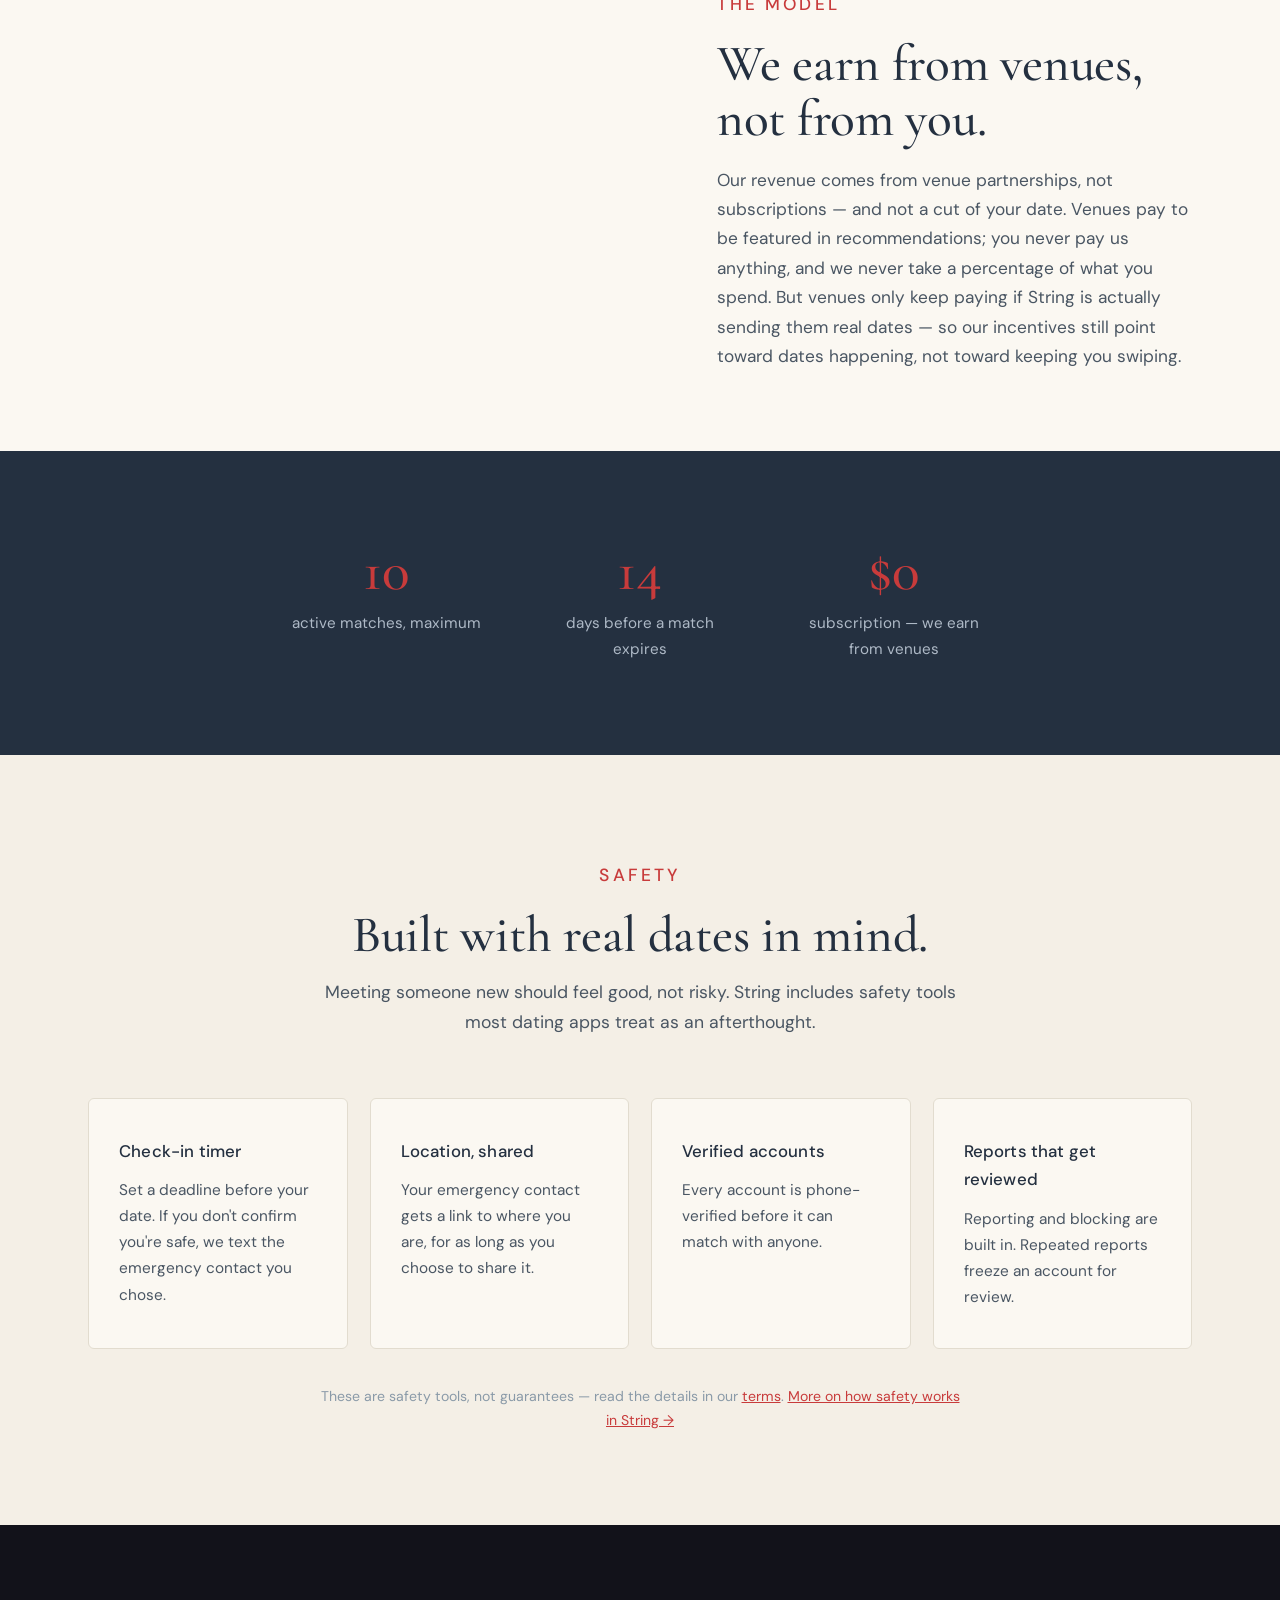
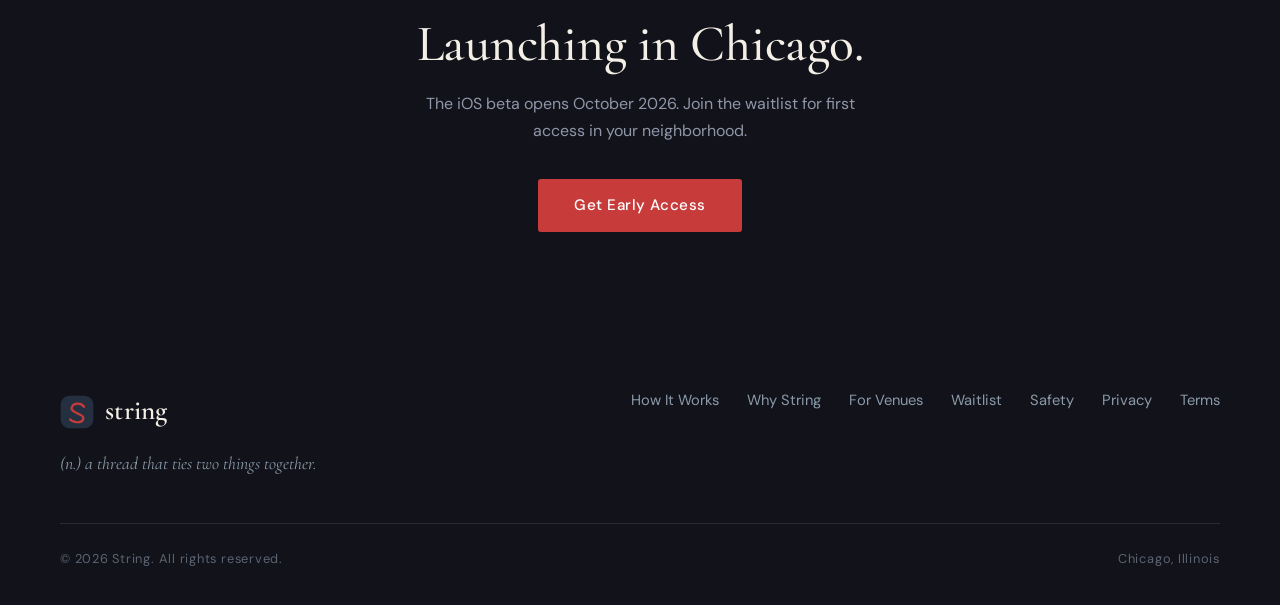
==== commit c4a6ea85: "Fix per-date incentive claim in homepage "The model" section "Our incentives point toward getting yo" ====
--- a/index.html
+++ b/index.html
@@ -67,7 +67,7 @@
   <div class="split-text">
     <p class="eyebrow">The model</p>
     <h2>We earn from venues, not from you.</h2>
-    <p>Our revenue comes from venue partnerships, not subscriptions — and not a cut of your date. Venues pay to be featured in recommendations; you never pay us anything, and we never take a percentage of what you spend. Our incentives point toward getting you an actual date, not keeping you swiping.</p>
+    <p>Our revenue comes from venue partnerships, not subscriptions — and not a cut of your date. Venues pay to be featured in recommendations; you never pay us anything, and we never take a percentage of what you spend. But venues only keep paying if String is actually sending them real dates — so our incentives still point toward dates happening, not toward keeping you swiping.</p>
   </div>
 </section>
 
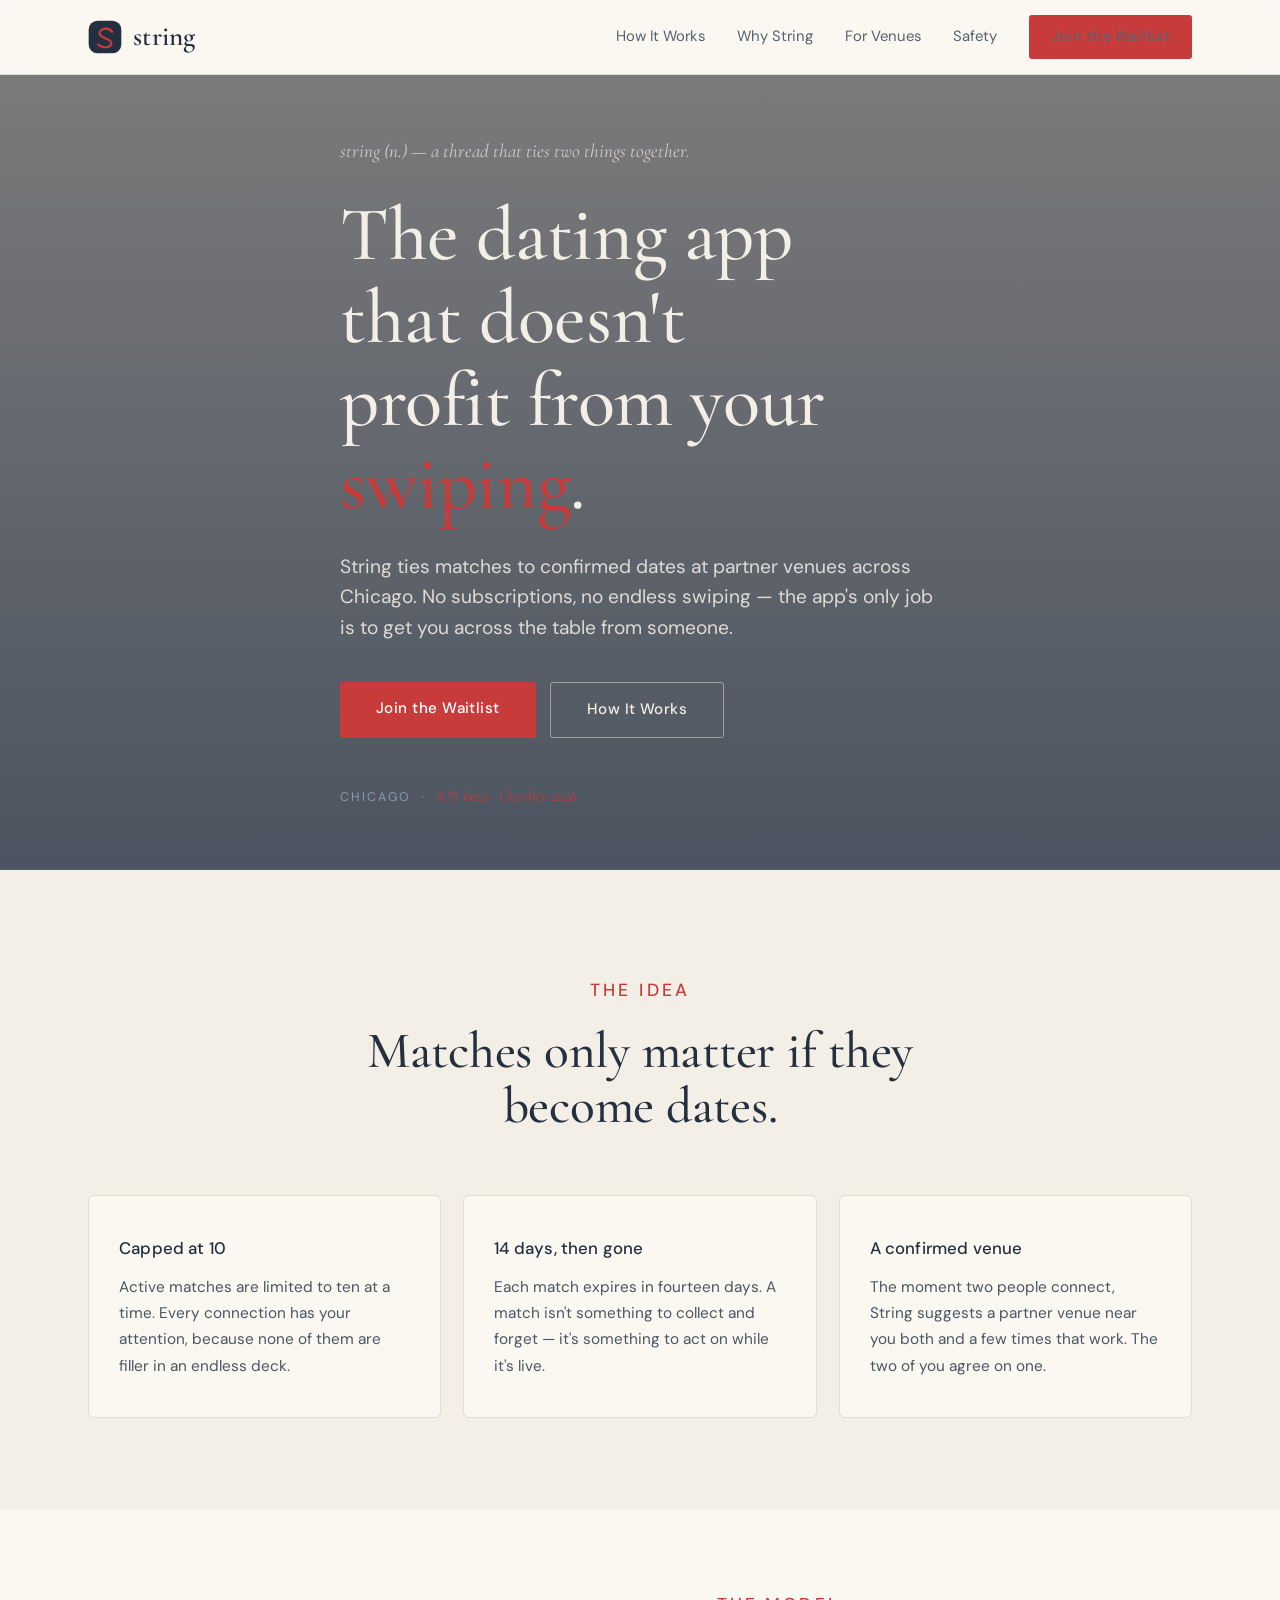
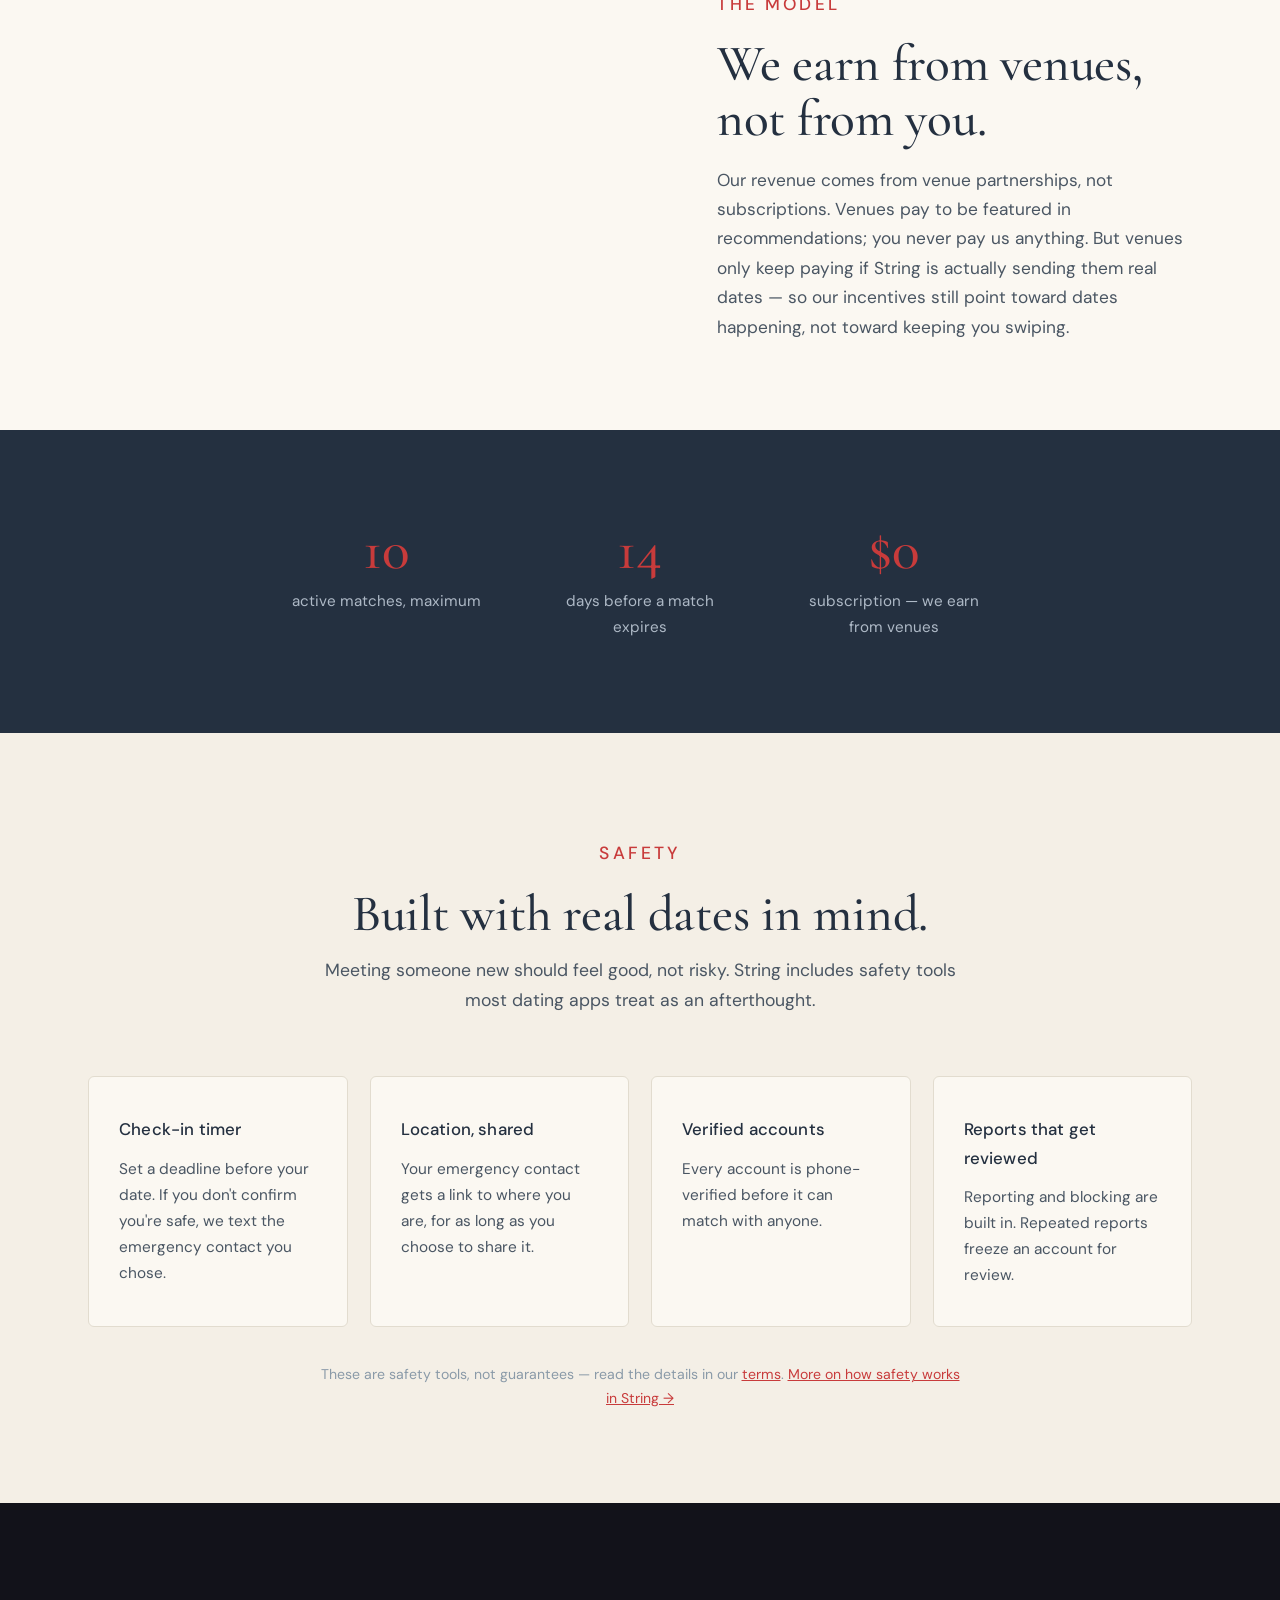
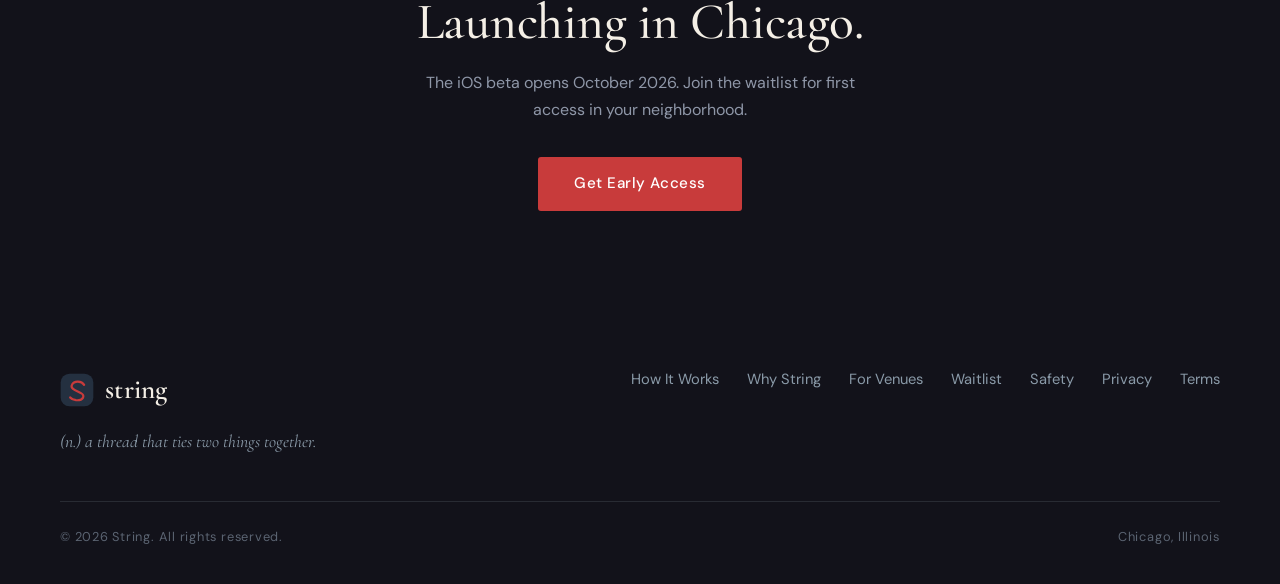
==== commit 7780a9af: "Remove all "no cut / no percentage / no commission of spend" claims Per direct instruction: strip ev" ====
--- a/index.html
+++ b/index.html
@@ -67,7 +67,7 @@
   <div class="split-text">
     <p class="eyebrow">The model</p>
     <h2>We earn from venues, not from you.</h2>
-    <p>Our revenue comes from venue partnerships, not subscriptions — and not a cut of your date. Venues pay to be featured in recommendations; you never pay us anything, and we never take a percentage of what you spend. But venues only keep paying if String is actually sending them real dates — so our incentives still point toward dates happening, not toward keeping you swiping.</p>
+    <p>Our revenue comes from venue partnerships, not subscriptions. Venues pay to be featured in recommendations; you never pay us anything. But venues only keep paying if String is actually sending them real dates — so our incentives still point toward dates happening, not toward keeping you swiping.</p>
   </div>
 </section>
 
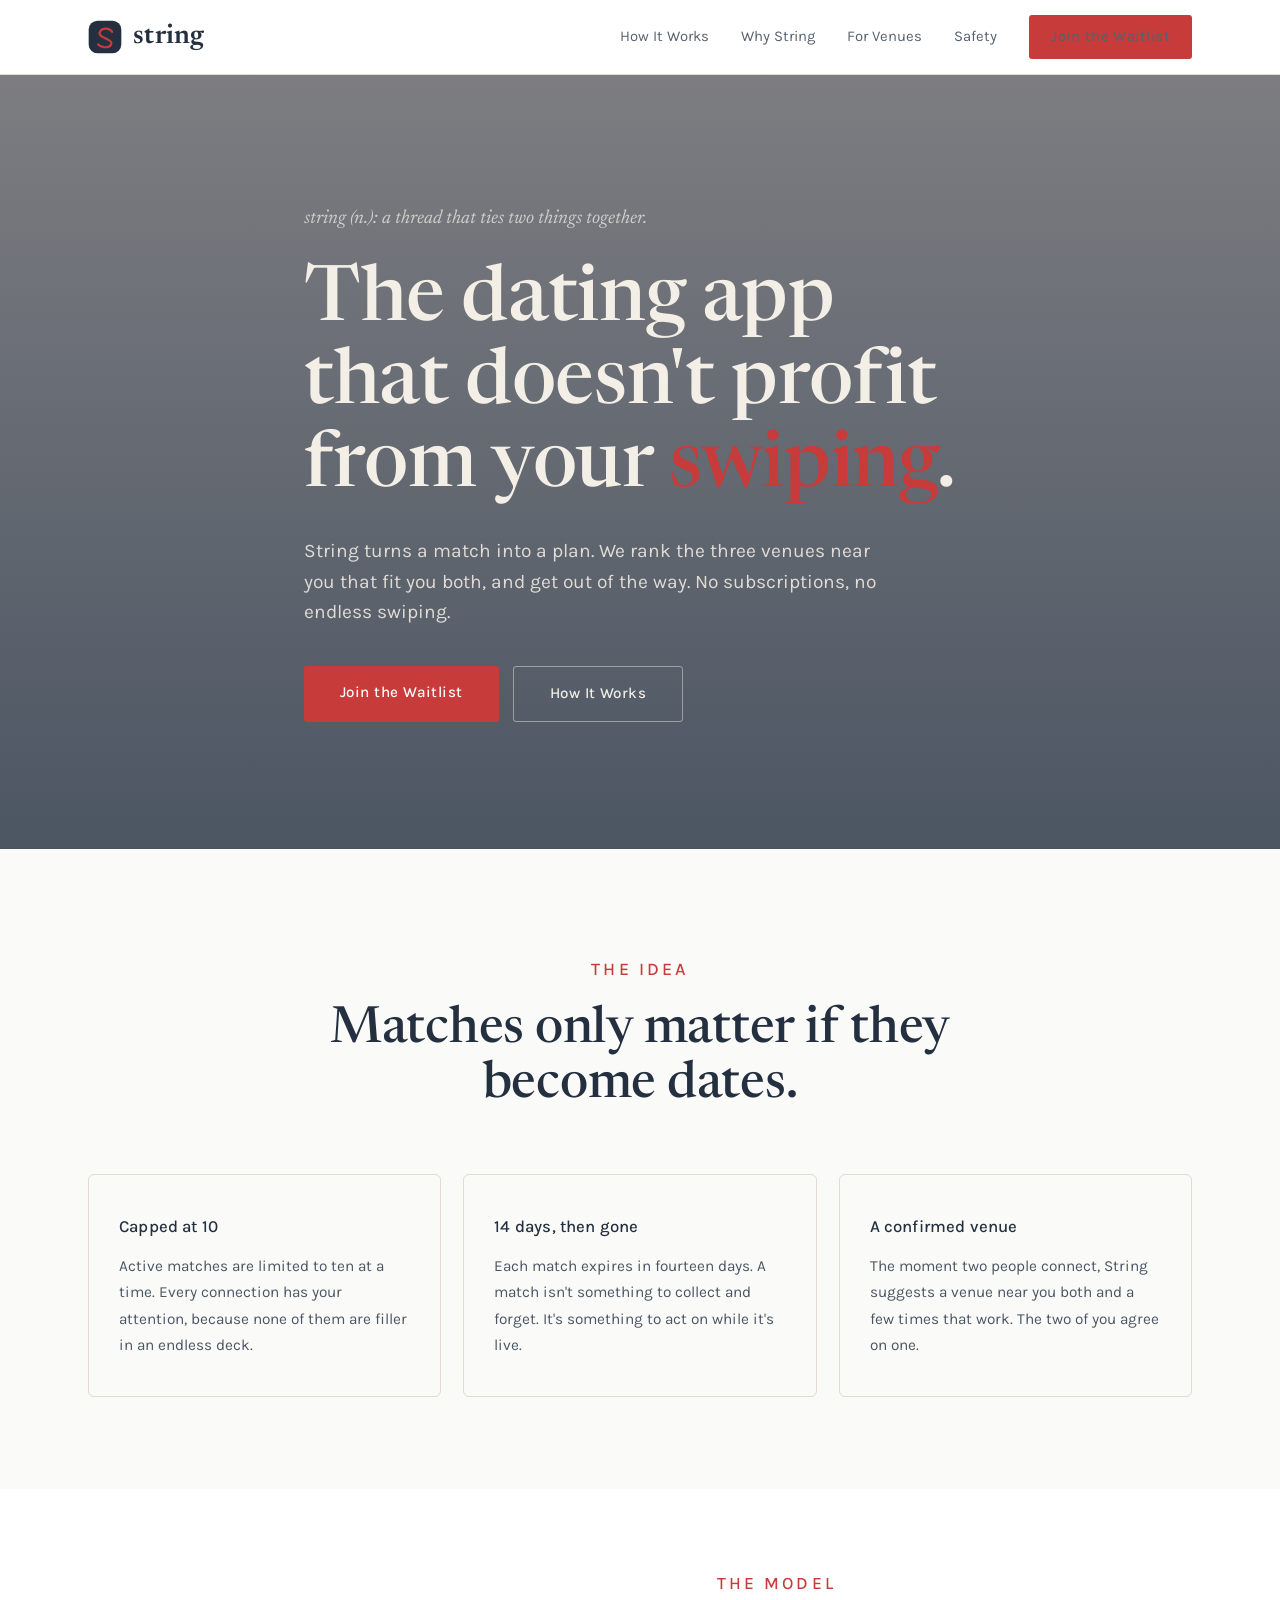
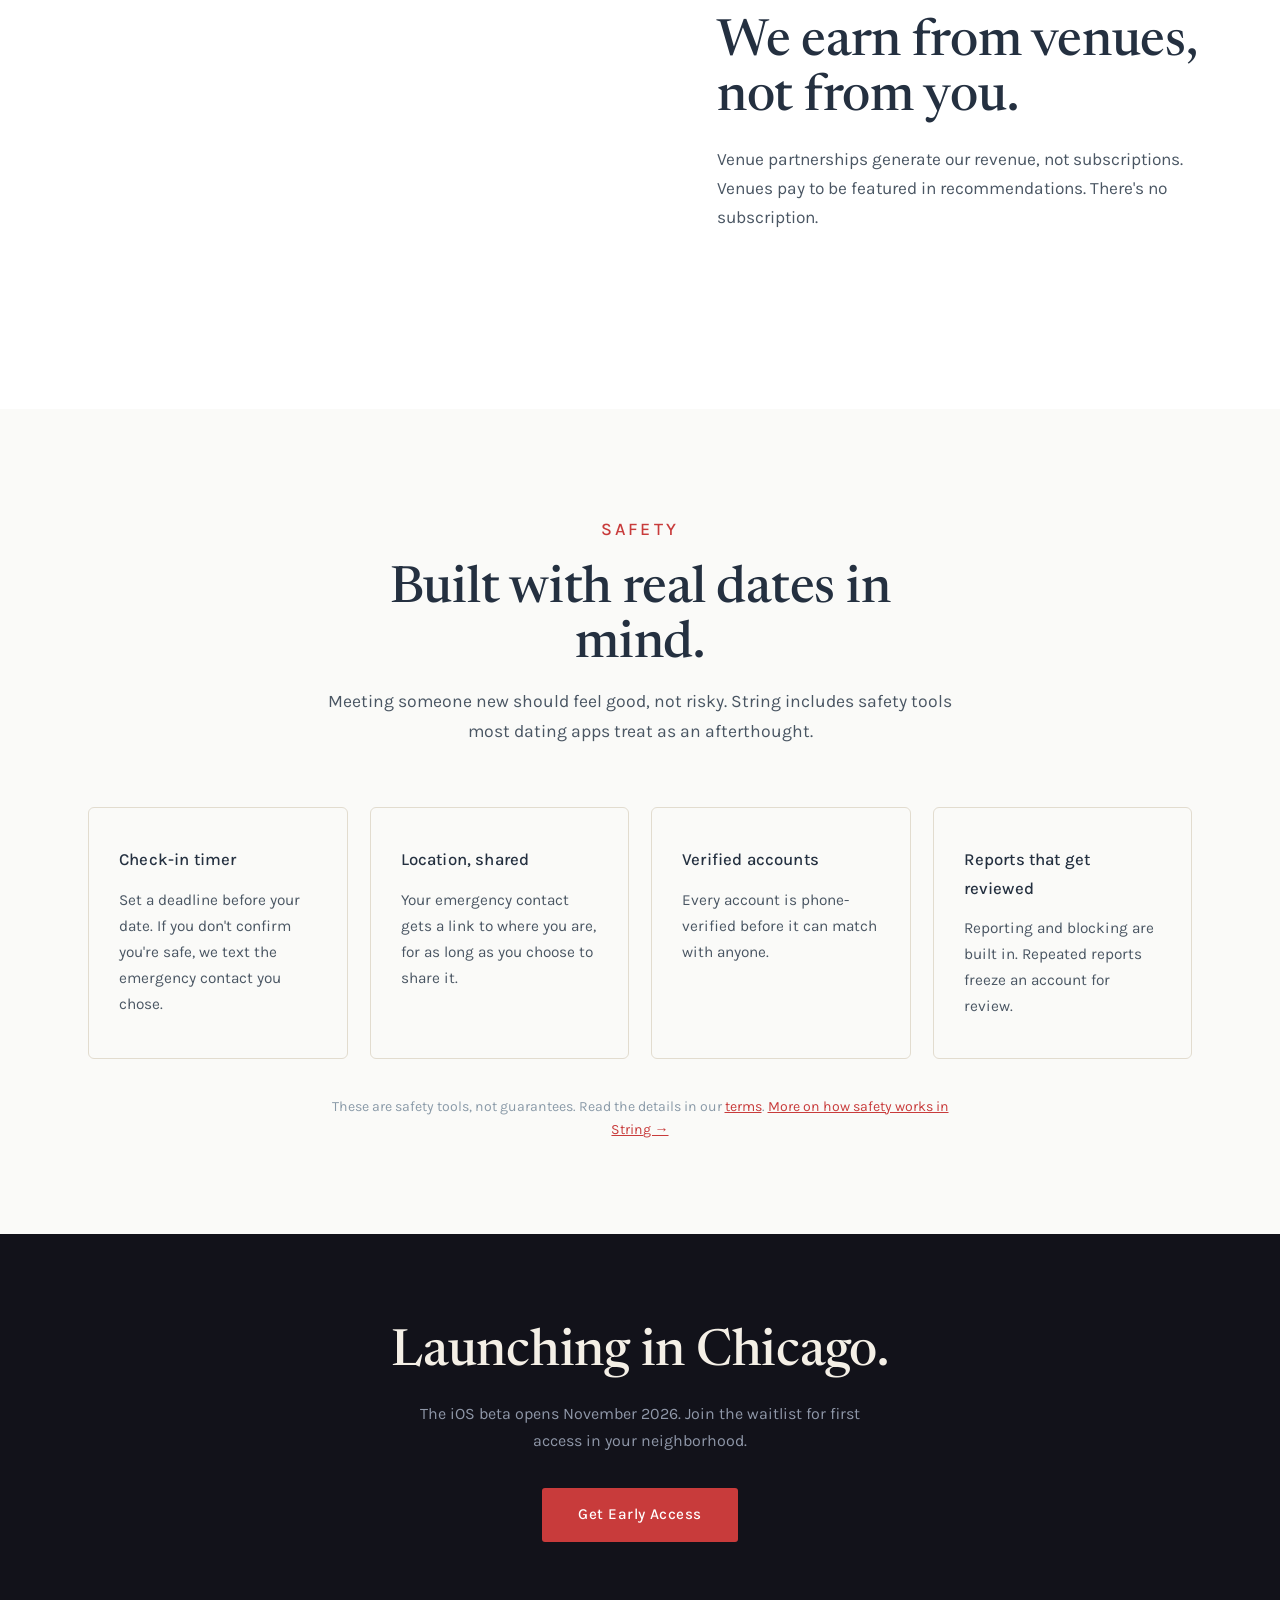
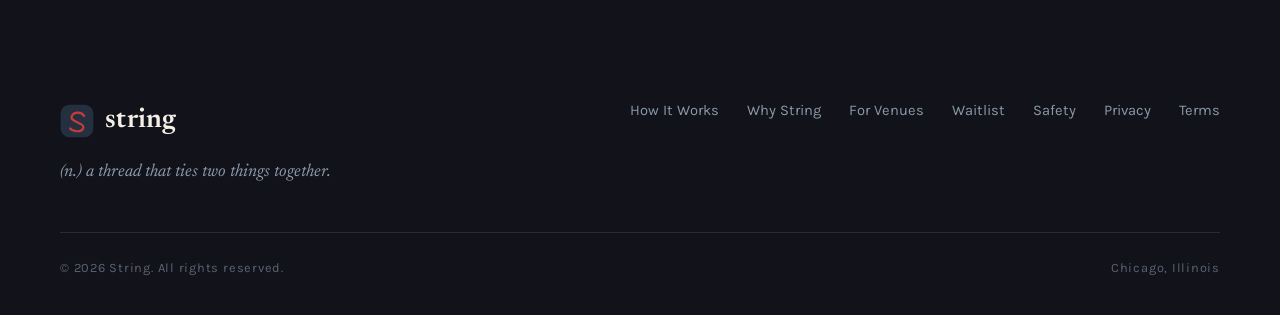
==== commit 83b07cba: "Redesign: Newsreader/Karla type system, white background - Swap Cormorant Garamond/DM Sans for Newsr" ====
--- a/index.html
+++ b/index.html
@@ -4,11 +4,11 @@
 <meta charset="UTF-8">
 <meta name="viewport" content="width=device-width, initial-scale=1.0">
 <title>String — a thread that ties two things together</title>
-<meta name="description" content="String is a dating app built to get you to a real date — with a check-in timer, phone-verified accounts, and photo moderation built in. Venues support the app; you never pay a subscription. iOS beta, October 2026.">
+<meta name="description" content="String is a dating app built to get you to a real date, with a check-in timer, phone-verified accounts, and photo moderation built in. Venues support the app; there's no subscription. iOS beta, November 2026.">
 <link rel="icon" type="image/svg+xml" href="string-mark.svg">
 <link rel="preconnect" href="https://fonts.googleapis.com">
 <link rel="preconnect" href="https://fonts.gstatic.com" crossorigin>
-<link href="https://fonts.googleapis.com/css2?family=Cormorant+Garamond:ital,wght@0,400;0,500;0,600;1,400;1,500&family=DM+Sans:wght@400;500;600&display=swap" rel="stylesheet">
+<link href="https://fonts.googleapis.com/css2?family=Newsreader:ital,wght@0,400;0,500;0,600;1,400;1,500&family=Karla:wght@400;500;600&display=swap" rel="stylesheet">
 <link rel="stylesheet" href="styles.css">
 </head>
 <body>
@@ -28,14 +28,13 @@
 
 <header class="hero-photo" style="--photo: url('https://images.unsplash.com/photo-1616624446421-b6a136da737d?q=80&w=2400&auto=format&fit=crop')">
   <div class="container">
-    <p class="definition">string (n.) — a thread that ties two things together.</p>
+    <p class="definition">string (n.): a thread that ties two things together.</p>
     <h1>The dating app that doesn't profit from your <span class="accent">swiping</span>.</h1>
-    <p class="lead">String ties matches to confirmed dates at partner venues across Chicago. No subscriptions, no endless swiping — the app's only job is to get you across the table from someone.</p>
+    <p class="lead">String turns a match into a plan. We rank the three venues near you that fit you both, and get out of the way. No subscriptions, no endless swiping.</p>
     <div class="hero-cta">
       <a class='btn btn-primary' href='waitlist.html'>Join the Waitlist</a>
       <a class='btn btn-outline-light' href='how-it-works.html'>How It Works</a>
     </div>
-    <p class="meta-line">Chicago &nbsp;·&nbsp; <span class="red">iOS beta · October 2026</span></p>
   </div>
 </header>
 
@@ -52,11 +51,11 @@
       </div>
       <div class="card">
         <h3>14 days, then gone</h3>
-        <p>Each match expires in fourteen days. A match isn't something to collect and forget — it's something to act on while it's live.</p>
+        <p>Each match expires in fourteen days. A match isn't something to collect and forget. It's something to act on while it's live.</p>
       </div>
       <div class="card">
         <h3>A confirmed venue</h3>
-        <p>The moment two people connect, String suggests a partner venue near you both and a few times that work. The two of you agree on one.</p>
+        <p>The moment two people connect, String suggests a venue near you both and a few times that work. The two of you agree on one.</p>
       </div>
     </div>
   </div>
@@ -67,17 +66,7 @@
   <div class="split-text">
     <p class="eyebrow">The model</p>
     <h2>We earn from venues, not from you.</h2>
-    <p>Our revenue comes from venue partnerships, not subscriptions. Venues pay to be featured in recommendations; you never pay us anything. But venues only keep paying if String is actually sending them real dates — so our incentives still point toward dates happening, not toward keeping you swiping.</p>
-  </div>
-</section>
-
-<section class="band-slate">
-  <div class="container">
-    <div class="stats">
-      <div class="stat"><div class="num">10</div><div class="label">active matches, maximum</div></div>
-      <div class="stat"><div class="num">14</div><div class="label">days before a match expires</div></div>
-      <div class="stat"><div class="num">$0</div><div class="label">subscription — we earn from venues</div></div>
-    </div>
+    <p>Venue partnerships generate our revenue, not subscriptions. Venues pay to be featured in recommendations. There's no subscription.</p>
   </div>
 </section>
 
@@ -106,14 +95,14 @@
         <p>Reporting and blocking are built in. Repeated reports freeze an account for review.</p>
       </div>
     </div>
-    <p class="safety-note" style="text-align:center;">These are safety tools, not guarantees — read the details in our <a href="terms.html">terms</a>. <a href="safety.html">More on how safety works in String →</a></p>
+    <p class="safety-note" style="text-align:center;">These are safety tools, not guarantees. Read the details in our <a href="terms.html">terms</a>. <a href="safety.html">More on how safety works in String →</a></p>
   </div>
 </section>
 
 <section class="band-ink">
   <div class="container narrow" style="text-align:center;">
     <h2 style="color:var(--cream);">Launching in Chicago.</h2>
-    <p style="max-width:480px;margin:18px auto 34px;">The iOS beta opens October 2026. Join the waitlist for first access in your neighborhood.</p>
+    <p style="max-width:480px;margin:18px auto 34px;">The iOS beta opens November 2026. Join the waitlist for first access in your neighborhood.</p>
     <a class='btn btn-primary' href='waitlist.html'>Get Early Access</a>
   </div>
 </section>
--- a/styles.css
+++ b/styles.css
@@ -2,7 +2,7 @@
    String — brand system
    Slate #243040 · Mid Slate #384858 · Red #C83B3B
    Cream #F4EFE6 · Deep Ink #12121A · Fog #8A9AA8
-   Cormorant Garamond (brand) · DM Sans (UI)
+   Newsreader (brand) · Karla (UI)
    ============================================================ */
 :root {
   --slate: #243040;
@@ -11,6 +11,9 @@
   --red-dark: #a82f30;
   --cream: #F4EFE6;
   --cream-pure: #FBF8F2;
+  --bg: #ffffff;
+  --bg-alt: #FAFAF8;
+  --card-bg: #FAFAF8;
   --ink: #12121A;
   --fog: #8A9AA8;
   --line: #e2dccf;
@@ -22,16 +25,16 @@
 html { scroll-behavior: smooth; }
 
 body {
-  font-family: 'DM Sans', -apple-system, BlinkMacSystemFont, sans-serif;
+  font-family: 'Karla', -apple-system, BlinkMacSystemFont, sans-serif;
   font-weight: 400;
   color: var(--slate);
-  background: var(--cream-pure);
+  background: var(--bg);
   line-height: 1.7;
   -webkit-font-smoothing: antialiased;
 }
 
 h1, h2, h3.serif {
-  font-family: 'Cormorant Garamond', Georgia, serif;
+  font-family: 'Newsreader', Georgia, serif;
   font-weight: 500;
   line-height: 1.08;
   letter-spacing: -0.005em;
@@ -39,7 +42,7 @@
 h1 { font-size: clamp(2.8rem, 6vw, 5rem); }
 h2 { font-size: clamp(2rem, 4vw, 3.2rem); }
 h3 {
-  font-family: 'DM Sans', sans-serif;
+  font-family: 'Karla', sans-serif;
   font-weight: 500; font-size: 1.05rem;
   letter-spacing: 0.01em;
 }
@@ -52,7 +55,7 @@
 /* ---------- Nav ---------- */
 nav {
   position: sticky; top: 0; z-index: 100;
-  background: rgba(251, 248, 242, 0.88);
+  background: rgba(255, 255, 255, 0.88);
   backdrop-filter: blur(12px);
   border-bottom: 1px solid var(--line);
 }
@@ -62,7 +65,7 @@
 }
 .logo {
   display: flex; align-items: center; gap: 11px;
-  font-family: 'Cormorant Garamond', Georgia, serif;
+  font-family: 'Newsreader', Georgia, serif;
   font-weight: 600; font-size: 1.7rem; color: var(--slate);
   letter-spacing: 0.01em;
 }
@@ -77,7 +80,7 @@
 /* ---------- Buttons ---------- */
 .btn {
   display: inline-block; padding: 14px 36px; border-radius: 3px;
-  font-family: 'DM Sans', sans-serif; font-weight: 500; font-size: 0.95rem;
+  font-family: 'Karla', sans-serif; font-weight: 500; font-size: 0.95rem;
   letter-spacing: 0.03em; cursor: pointer; border: none;
   transition: background 0.2s, border-color 0.2s, color 0.2s;
 }
@@ -113,7 +116,7 @@
 .hero h1 .accent { color: var(--red); }
 
 .definition {
-  font-family: 'Cormorant Garamond', Georgia, serif;
+  font-family: 'Newsreader', Georgia, serif;
   font-style: italic; font-size: 1.2rem; color: var(--fog);
   margin-bottom: 26px;
 }
@@ -132,7 +135,7 @@
 }
 .meta-line .red {
   color: var(--red); font-style: italic; text-transform: none;
-  letter-spacing: 0; font-family: 'Cormorant Garamond', Georgia, serif;
+  letter-spacing: 0; font-family: 'Newsreader', Georgia, serif;
   font-size: 1.05rem;
 }
 
@@ -145,7 +148,7 @@
 /* ---------- Cards ---------- */
 .cards { display: grid; grid-template-columns: repeat(auto-fit, minmax(250px, 1fr)); gap: 22px; }
 .card {
-  background: var(--cream-pure); border: 1px solid var(--line);
+  background: var(--card-bg); border: 1px solid var(--line);
   border-radius: 6px; padding: 38px 30px;
   transition: transform 0.2s, box-shadow 0.2s;
 }
@@ -153,13 +156,13 @@
 .card h3 { margin-bottom: 12px; color: var(--slate); }
 .card p { font-size: 0.96rem; }
 .card .step-num {
-  font-family: 'Cormorant Garamond', Georgia, serif;
+  font-family: 'Newsreader', Georgia, serif;
   font-size: 2.6rem; font-weight: 500; color: var(--red);
   line-height: 1; margin-bottom: 16px; display: block;
 }
 
 /* ---------- Bands ---------- */
-.band { background: var(--cream); }
+.band { background: var(--bg-alt); }
 .band-slate { background: var(--slate); }
 .band-slate h1, .band-slate h2, .band-slate h3 { color: var(--cream); }
 .band-slate p { color: #aeb9c6; }
@@ -185,7 +188,7 @@
   text-align: center;
 }
 .stat .num {
-  font-family: 'Cormorant Garamond', Georgia, serif;
+  font-family: 'Newsreader', Georgia, serif;
   font-size: 3.6rem; font-weight: 500; color: var(--red); line-height: 1;
 }
 .stat .label { font-size: 0.95rem; color: var(--fog); max-width: 190px; margin: 10px auto 0; }
@@ -206,7 +209,7 @@
 
 /* ---------- Forms ---------- */
 .form-card {
-  background: var(--cream-pure); border: 1px solid var(--line);
+  background: #ffffff; border: 1px solid var(--line);
   border-radius: 8px; padding: 46px 40px; max-width: 520px; margin: 0 auto;
   box-shadow: 0 20px 60px rgba(36,48,64,0.06);
 }
@@ -217,7 +220,7 @@
 }
 .form-group input, .form-group select {
   width: 100%; padding: 13px 15px; border: 1px solid var(--line);
-  border-radius: 4px; font-family: 'DM Sans', sans-serif; font-size: 1rem;
+  border-radius: 4px; font-family: 'Karla', sans-serif; font-size: 1rem;
   color: var(--slate); background: #fff;
 }
 .form-group input:focus, .form-group select:focus { outline: none; border-color: var(--red); }
@@ -230,7 +233,7 @@
 }
 .footer-inner .logo { color: var(--cream); }
 .footer-def {
-  font-family: 'Cormorant Garamond', Georgia, serif; font-style: italic;
+  font-family: 'Newsreader', Georgia, serif; font-style: italic;
   margin-top: 14px; max-width: 290px; font-size: 1.1rem; color: var(--fog);
 }
 .footer-links { display: flex; gap: 28px; flex-wrap: wrap; align-items: flex-start; }
@@ -267,7 +270,7 @@
   font-size: 1rem; color: var(--fog); margin-bottom: 30px;
 }
 .legal-body h2 {
-  font-family: 'Cormorant Garamond', Georgia, serif;
+  font-family: 'Newsreader', Georgia, serif;
   font-weight: 500; color: var(--slate);
   font-size: clamp(1.35rem, 2.6vw, 1.8rem);
   margin: 52px 0 16px; padding-top: 32px;
@@ -275,7 +278,7 @@
 }
 .legal-body h2:first-of-type { margin-top: 40px; }
 .legal-body h3 {
-  font-family: 'DM Sans', sans-serif;
+  font-family: 'Karla', sans-serif;
   font-weight: 600; font-size: 0.98rem;
   text-transform: uppercase; letter-spacing: 0.06em;
   color: var(--red); margin: 28px 0 12px;
@@ -301,9 +304,9 @@
   vertical-align: top;
 }
 .legal-body th {
-  font-family: 'DM Sans', sans-serif; font-weight: 600;
+  font-family: 'Karla', sans-serif; font-weight: 600;
   text-transform: uppercase; letter-spacing: 0.05em; font-size: 0.72rem;
-  color: var(--slate); background: var(--cream);
+  color: var(--slate); background: var(--bg-alt);
 }
 .legal-body td { color: #4a5663; }
 .legal-body hr {
@@ -319,15 +322,15 @@
 
 /* ---------- Pricing tiers ---------- */
 .tier-card .tier-name {
-  font-family: 'DM Sans', sans-serif; font-weight: 600; letter-spacing: 0.06em;
+  font-family: 'Karla', sans-serif; font-weight: 600; letter-spacing: 0.06em;
   text-transform: uppercase; font-size: 0.78rem; color: var(--red); margin-bottom: 12px;
 }
 .tier-card .tier-price {
-  font-family: 'Cormorant Garamond', Georgia, serif; font-size: 2.4rem;
+  font-family: 'Newsreader', Georgia, serif; font-size: 2.4rem;
   color: var(--slate); margin-bottom: 14px; line-height: 1;
 }
 .tier-card .tier-price span {
-  font-family: 'DM Sans', sans-serif; font-size: 0.82rem; color: var(--fog);
+  font-family: 'Karla', sans-serif; font-size: 0.82rem; color: var(--fog);
   font-weight: 400; letter-spacing: 0;
 }
 .tier-card p { font-size: 0.95rem; }
@@ -339,8 +342,33 @@
 
 /* ---------- Form success ---------- */
 .form-success {
-  background: var(--cream-pure); border: 1px solid var(--line); border-radius: 8px;
+  background: #ffffff; border: 1px solid var(--line); border-radius: 8px;
   padding: 46px 40px; max-width: 520px; margin: 0 auto; text-align: center;
   font-size: 1.05rem; color: var(--slate);
 }
 .hp-field { position: absolute; left: -9999px; top: -9999px; }
+
+/* ---------- Receipts (sourced stats) ---------- */
+.receipts-label {
+  font-family: 'Karla', sans-serif; font-weight: 600; font-size: 0.82rem;
+  text-transform: uppercase; letter-spacing: 0.08em; color: var(--fog);
+  margin-bottom: 18px;
+}
+.receipt-grid {
+  display: grid; grid-template-columns: repeat(4, minmax(0, 1fr)); gap: 18px;
+}
+.receipt-tile {
+  background: var(--card-bg); border: 1px solid var(--line); border-radius: 6px;
+  padding: 26px 22px; display: flex; flex-direction: column;
+}
+.receipt-tile .receipt-num {
+  font-family: 'Newsreader', Georgia, serif; font-weight: 500; font-size: 2.1rem;
+  color: var(--red); line-height: 1; margin-bottom: 10px;
+}
+.receipt-tile .receipt-desc { font-size: 0.9rem; color: var(--slate); margin-bottom: 12px; flex-grow: 1; }
+.receipt-tile .receipt-source {
+  font-size: 0.72rem; color: var(--fog); text-decoration: underline; letter-spacing: 0.02em;
+}
+@media (max-width: 820px) {
+  .receipt-grid { grid-template-columns: repeat(2, minmax(0, 1fr)); }
+}
